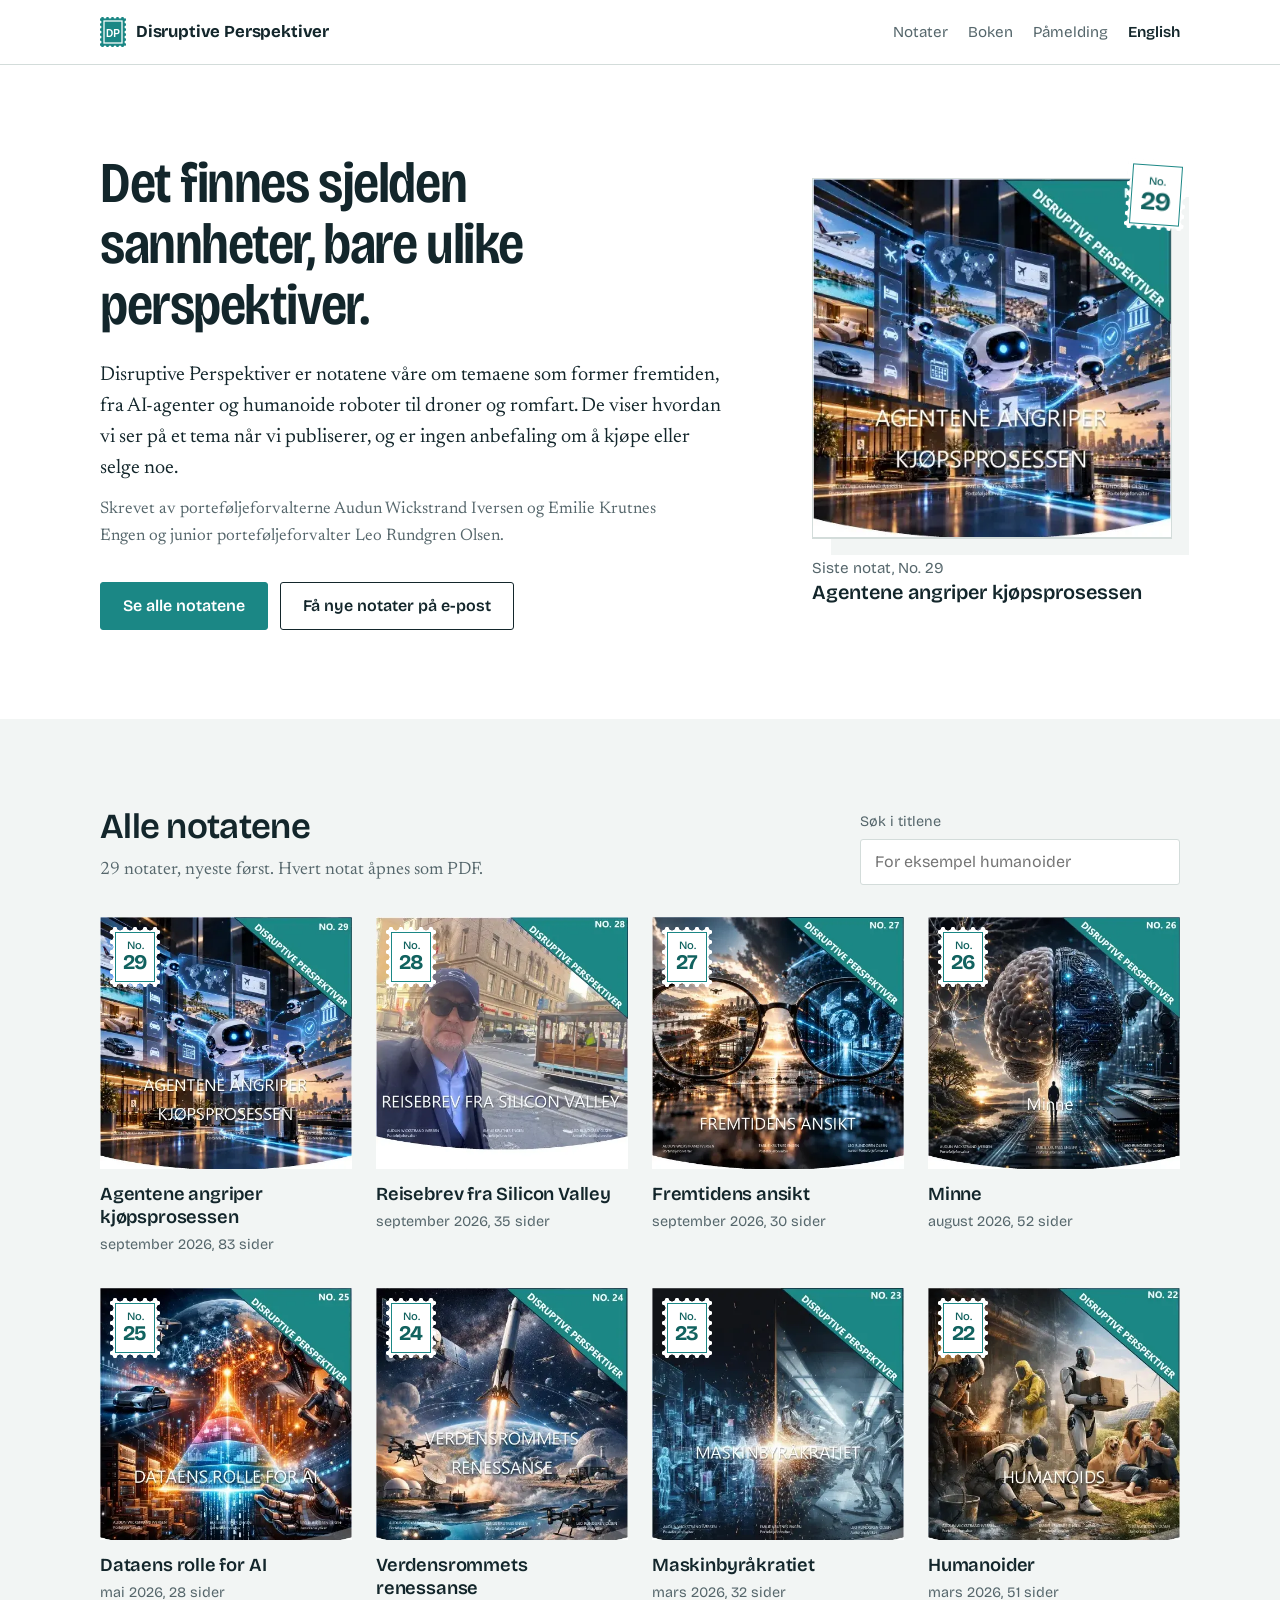
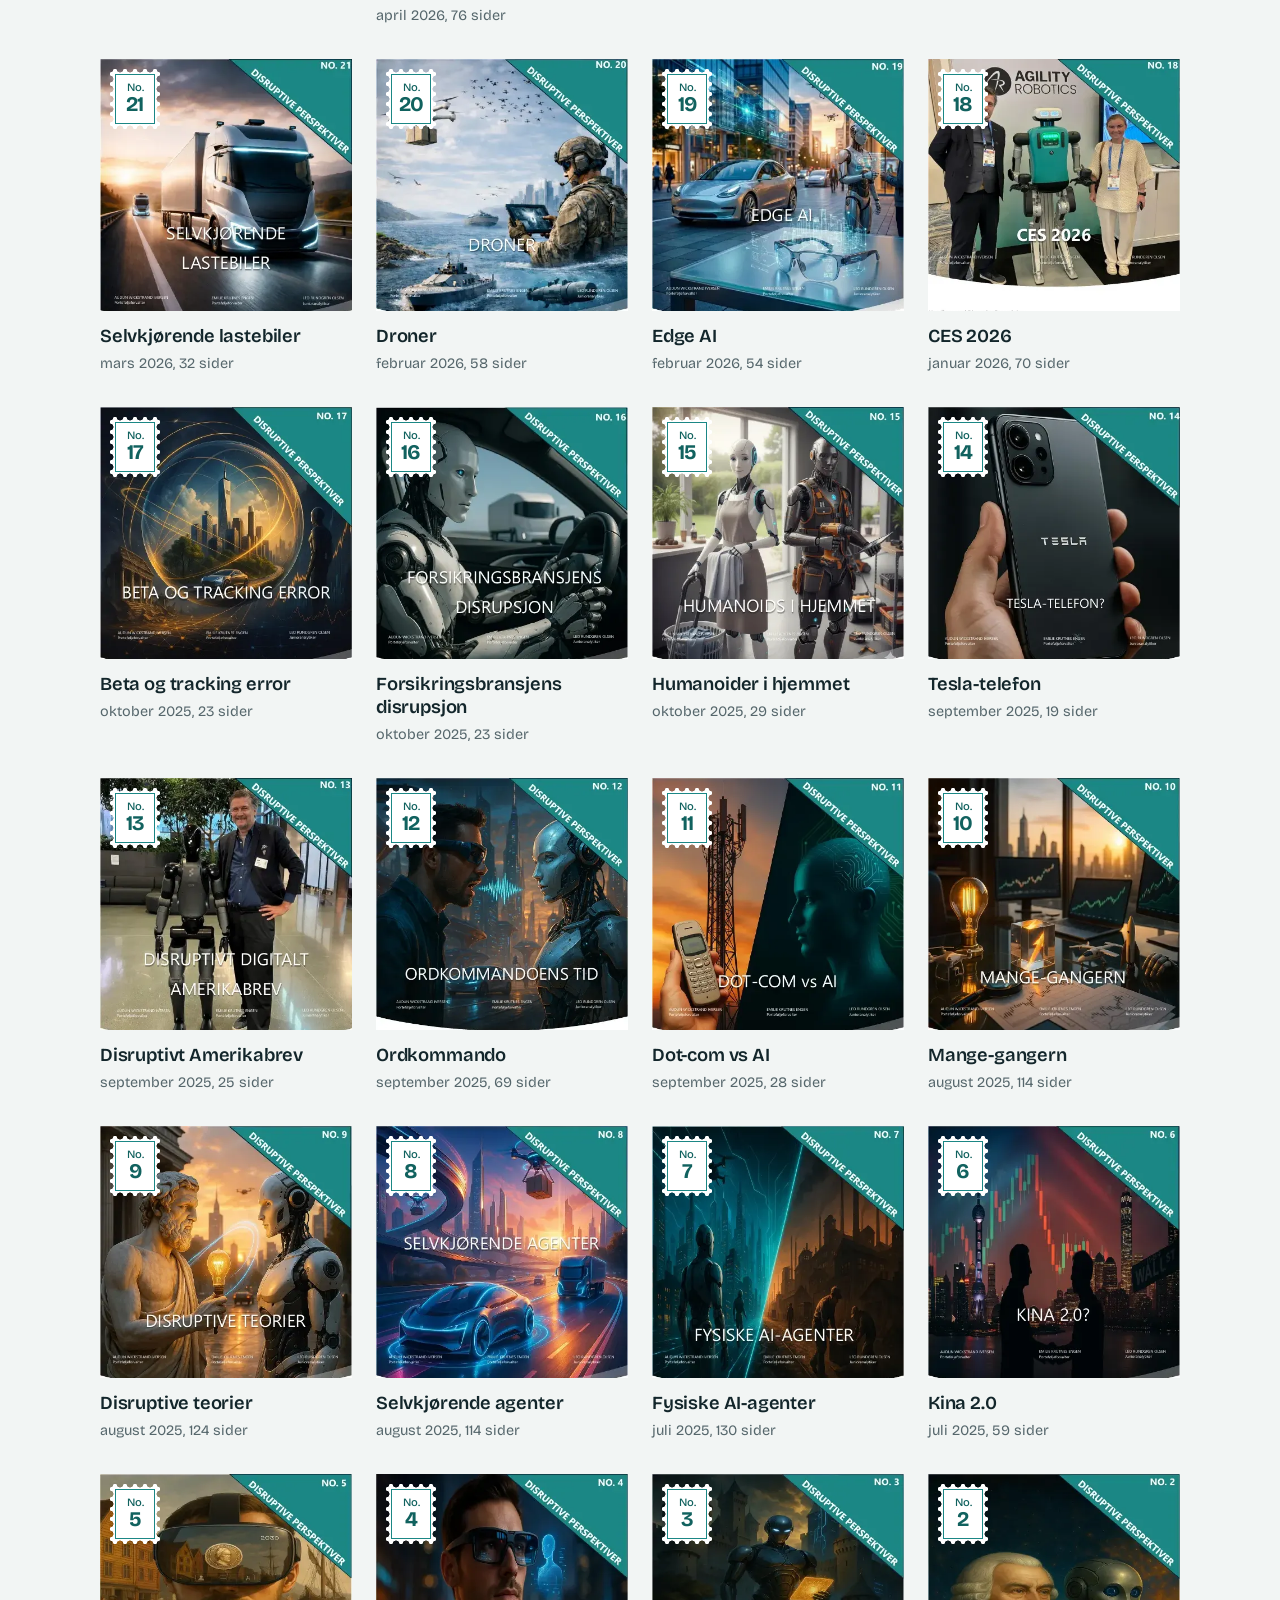
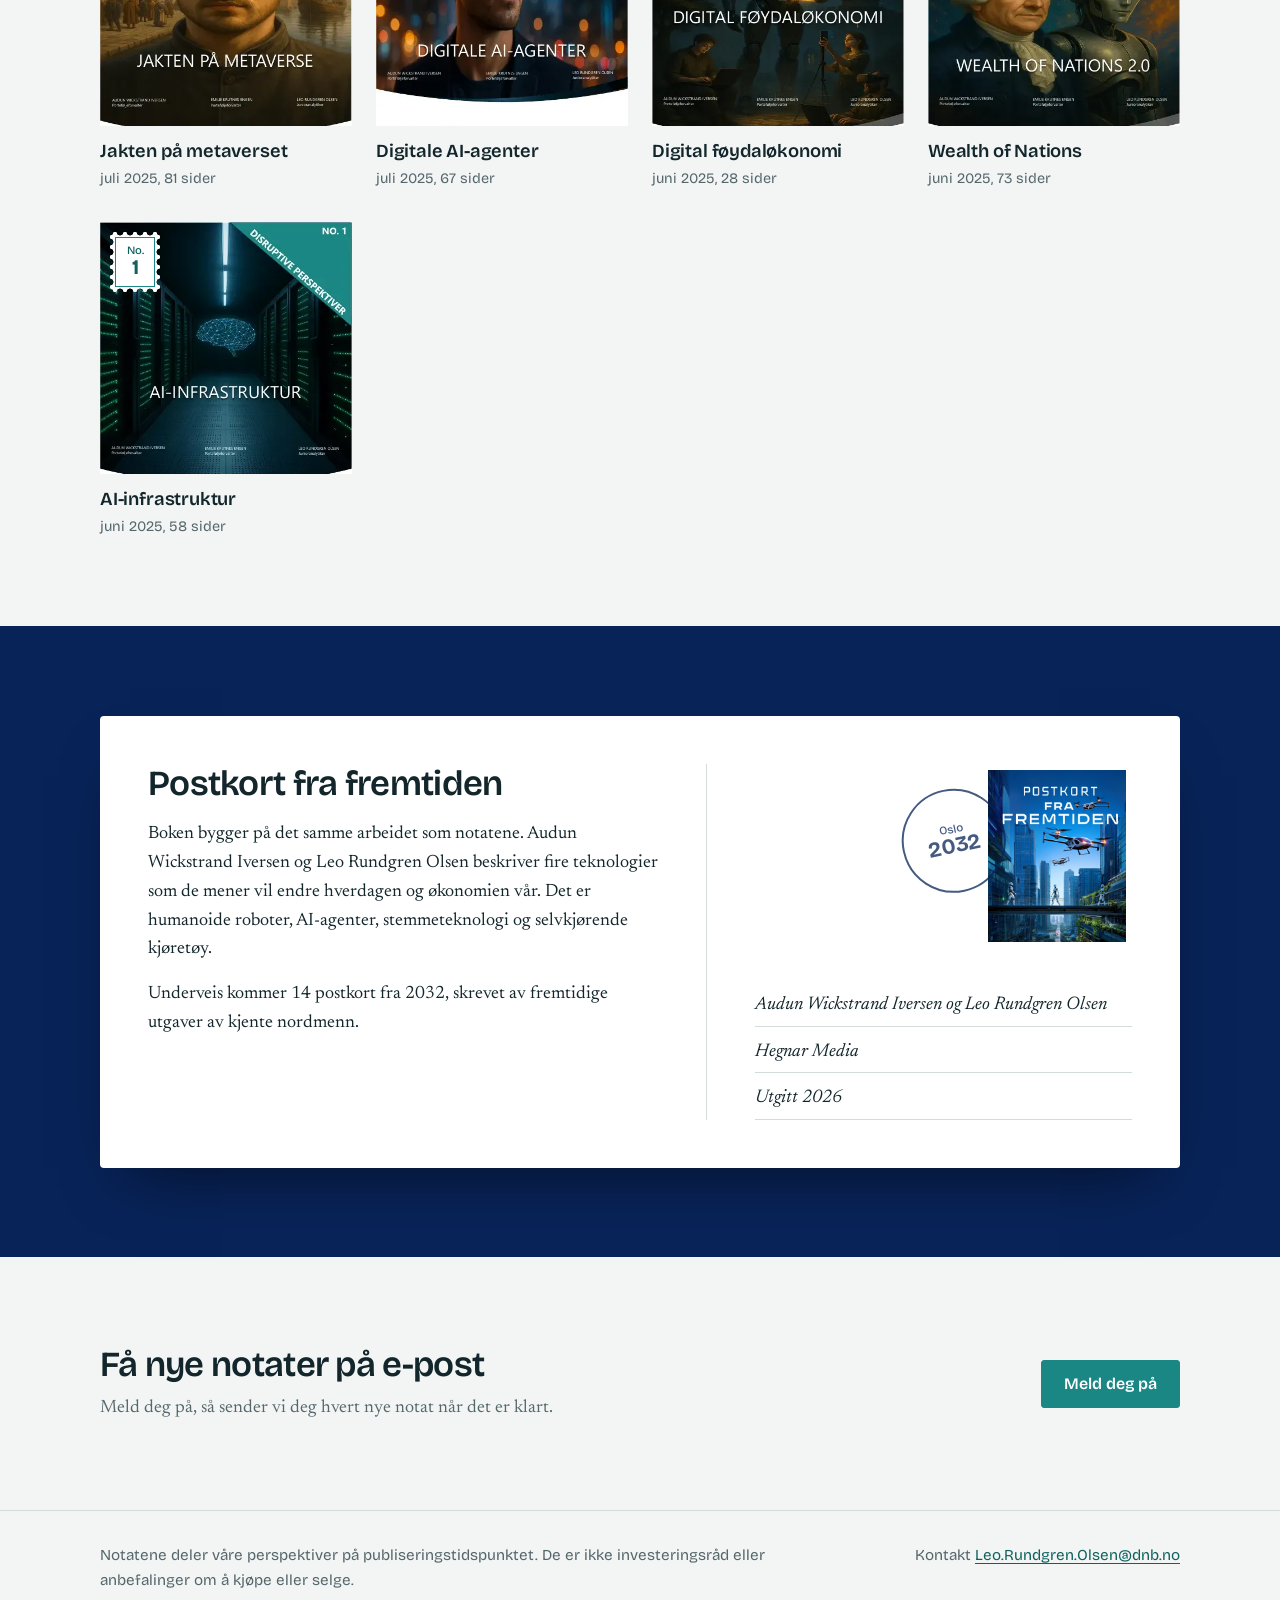
==== index.html @ b3c6c500 "Ny nettside for Disruptive Perspektiver Co-Authored-By: Claude Opus 5.5 <noreply@anthropic.com> Clau" ====
<!doctype html>
<html lang="no">
<head>
  <meta charset="utf-8">
  <meta name="viewport" content="width=device-width, initial-scale=1">
  <title>Disruptive Perspektiver | Postkort fra fremtiden</title>
  <meta name="description" content="Disruptive Perspektiver er notatserien til Audun Wickstrand Iversen, Emilie Krutnes Engen og Leo Rundgren Olsen om temaene som former fremtiden. Les alle notatene og boken Postkort fra fremtiden.">
  <link rel="canonical" href="https://postkortfrafremtiden.no/">
  <link rel="alternate" hreflang="no" href="https://postkortfrafremtiden.no/">
  <link rel="alternate" hreflang="en" href="https://postkortfrafremtiden.no/en/">
  <meta property="og:title" content="Disruptive Perspektiver">
  <meta property="og:description" content="Notater om temaene som former fremtiden, og boken Postkort fra fremtiden.">
  <meta property="og:image" content="https://postkortfrafremtiden.no/assets/postkort-fra-fremtiden.jpg">
  <meta property="og:locale" content="nb_NO">
  <link rel="icon" href="assets/favicon.svg" type="image/svg+xml">
  <link rel="preconnect" href="https://fonts.googleapis.com">
  <link rel="preconnect" href="https://fonts.gstatic.com" crossorigin>
  <link href="https://fonts.googleapis.com/css2?family=Bricolage+Grotesque:opsz,wdth,wght@12..96,75..100,400..700&family=Newsreader:ital,opsz,wght@0,6..72,400..600;1,6..72,400&display=swap" rel="stylesheet">
  <link rel="stylesheet" href="assets/site.css">
</head>
<body data-rot="">
  <a class="hopp" href="#arkiv">Hopp til notatene</a>

  <header class="topp">
    <div class="wrap">
      <a class="merke" href="./"><img src="assets/favicon.svg" alt="">Disruptive Perspektiver</a>
      <nav aria-label="Hovedmeny">
        <a href="#arkiv">Notater</a>
        <a href="#boken">Boken</a>
        <a href="#pamelding">Påmelding</a>
        <a class="sprak" href="en/" lang="en" hreflang="en">English</a>
      </nav>
    </div>
  </header>

  <main>
    <section class="aapning">
      <div class="wrap">
        <div>
          <h1>Det finnes sjelden sannheter, bare ulike perspektiver.</h1>
          <p class="ingress">Disruptive Perspektiver er notatene våre om temaene som former fremtiden, fra AI-agenter og humanoide roboter til droner og romfart. De viser hvordan vi ser på et tema når vi publiserer, og er ingen anbefaling om å kjøpe eller selge noe.</p>
          <p class="forfattere">Skrevet av porteføljeforvalterne Audun Wickstrand Iversen og Emilie Krutnes Engen og junior porteføljeforvalter Leo Rundgren Olsen.</p>
          <div class="knapper">
            <a class="knapp" href="#arkiv">Se alle notatene</a>
            <a class="knapp sekundar" href="#pamelding" data-pamelding>Få nye notater på e-post</a>
          </div>
        </div>
        <a class="siste" id="siste" href="#arkiv"></a>
      </div>
    </section>

    <section class="arkiv" id="arkiv" aria-labelledby="arkiv-tittel">
      <div class="wrap">
        <div class="arkiv-hode">
          <div>
            <h2 id="arkiv-tittel">Alle notatene</h2>
            <p><span id="antall"></span> notater, nyeste først. Hvert notat åpnes som PDF.</p>
          </div>
          <div class="sok">
            <label for="sok">Søk i titlene</label>
            <input id="sok" type="search" placeholder="For eksempel humanoider" autocomplete="off">
          </div>
        </div>
        <ol class="notater" id="notater" reversed></ol>
        <p class="tomt" id="tomt" hidden>Ingen notater har en tittel som passer. Prøv et kortere ord.</p>
        <noscript><p>Slå på JavaScript for å se notatlisten, eller åpne mappen pdf/no direkte.</p></noscript>
      </div>
    </section>

    <section class="boken" id="boken" aria-labelledby="bok-tittel">
      <div class="wrap">
        <article class="postkort">
          <div class="melding">
            <h2 id="bok-tittel">Postkort fra fremtiden</h2>
            <p>Boken bygger på det samme arbeidet som notatene. Audun Wickstrand Iversen og Leo Rundgren Olsen beskriver fire teknologier som de mener vil endre hverdagen og økonomien vår. Det er humanoide roboter, AI-agenter, stemmeteknologi og selvkjørende kjøretøy.</p>
            <p>Underveis kommer 14 postkort fra 2032, skrevet av fremtidige utgaver av kjente nordmenn.</p>
            <div class="knapper">
              <a class="knapp" href="#" data-bok-kjop>Kjøp boken</a>
            </div>
          </div>
          <div class="skille" aria-hidden="true"></div>
          <div class="adresse">
            <div class="hjorne">
              <div class="stempel" aria-hidden="true"><small>Oslo</small><b>2032</b></div>
              <div class="omslag-merke"><img src="assets/postkort-fra-fremtiden.jpg" alt="Bokomslaget til Postkort fra fremtiden" width="832" height="1040" loading="lazy"></div>
            </div>
            <ul class="linjer">
              <li>Audun Wickstrand Iversen og Leo Rundgren Olsen</li>
              <li>Hegnar Media</li>
              <li>Utgitt 2026</li>
            </ul>
          </div>
        </article>
      </div>
    </section>

    <section class="pamelding" id="pamelding" aria-labelledby="pamelding-tittel">
      <div class="wrap">
        <div>
          <h2 id="pamelding-tittel">Få nye notater på e-post</h2>
          <p>Meld deg på, så sender vi deg hvert nye notat når det er klart.</p>
        </div>
        <a class="knapp" href="#" data-pamelding>Meld deg på</a>
      </div>
    </section>
  </main>

  <footer class="bunn">
    <div class="wrap">
      <p>Notatene deler våre perspektiver på publiseringstidspunktet. De er ikke investeringsråd eller anbefalinger om å kjøpe eller selge.</p>
      <p>Kontakt <a href="#" data-epost></a></p>
    </div>
  </footer>

  <script src="data/innstillinger.js"></script>
  <script src="data/notater.js"></script>
  <script src="assets/site.js"></script>
</body>
</html>
---- assets/site.css ----
/* Disruptive Perspektiver
   Farger hentet fra notatforsidene (petrol) og bokomslaget (natteblå). */

:root {
  --papir: #ffffff;
  --flate: #f2f5f4;
  --blekk: #13262b;
  --demp: #56676c;
  --linje: #d3dcda;
  --petrol: #1b8785;      /* fra forsidebåndet, til flater */
  --petrol-tekst: #11625f; /* mørkere variant som holder kontrast i tekst */
  --natt: #082358;        /* fra bokomslaget */
  --natt-lys: #c9d6ee;

  --sans: "Bricolage Grotesque", system-ui, sans-serif;
  --serif: "Newsreader", Georgia, serif;

  --bredde: 1160px;
  --kant: clamp(16px, 4vw, 40px);
}

* { box-sizing: border-box; }
html { -webkit-text-size-adjust: 100%; }
body {
  margin: 0;
  background: var(--flate);
  color: var(--blekk);
  font-family: var(--serif);
  font-size: 1.125rem;
  line-height: 1.6;
}
img { max-width: 100%; height: auto; display: block; }
a { color: var(--petrol-tekst); text-underline-offset: 0.18em; }
a:hover { color: var(--blekk); }
:focus-visible { outline: 3px solid var(--petrol); outline-offset: 3px; border-radius: 2px; }

.wrap { max-width: var(--bredde); margin: 0 auto; padding: 0 var(--kant); }
.visually-hidden {
  position: absolute; width: 1px; height: 1px; overflow: hidden;
  clip: rect(0 0 0 0); white-space: nowrap;
}
.hopp { position: absolute; left: -9999px; }
.hopp:focus { left: 16px; top: 16px; background: var(--papir); padding: 8px 12px; z-index: 10; }

/* Toppfelt */
.topp {
  background: var(--papir);
  border-bottom: 1px solid var(--linje);
}
.topp .wrap {
  display: flex; align-items: center; justify-content: space-between;
  gap: 16px; min-height: 64px; flex-wrap: wrap;
}
.merke {
  font-family: var(--sans); font-weight: 700; font-size: 1.05rem;
  color: var(--blekk); text-decoration: none; letter-spacing: -0.01em;
  display: flex; align-items: center; gap: 10px;
}
.merke img { width: 26px; height: 30px; }
.topp nav { display: flex; gap: 4px 20px; flex-wrap: wrap; font-family: var(--sans); font-size: 0.95rem; }
.topp nav a { color: var(--demp); text-decoration: none; padding: 6px 0; }
.topp nav a:hover { color: var(--blekk); }
.topp nav .sprak { color: var(--blekk); font-weight: 600; }

/* Åpning */
.aapning { background: var(--papir); padding: clamp(40px, 7vw, 88px) 0 clamp(48px, 7vw, 96px); }
.aapning .wrap {
  display: grid; grid-template-columns: minmax(0, 1.25fr) minmax(0, 0.75fr);
  gap: clamp(32px, 6vw, 80px); align-items: center;
}
.aapning h1 {
  font-family: var(--sans); font-weight: 600;
  font-size: clamp(2.1rem, 4.6vw, 3.6rem); line-height: 1.06;
  letter-spacing: -0.025em; margin: 0 0 24px; max-width: 18ch;
  font-variation-settings: "wdth" 85;
}
.aapning .ingress { font-size: 1.25rem; line-height: 1.55; max-width: 36em; margin: 0 0 12px; }
.aapning .forfattere { color: var(--demp); font-size: 1.05rem; max-width: 36em; margin: 0 0 32px; }
.knapper { display: flex; flex-wrap: wrap; gap: 12px; }
.knapp {
  font-family: var(--sans); font-weight: 600; font-size: 1rem;
  display: inline-flex; align-items: center; min-height: 48px;
  padding: 0 22px; border-radius: 3px; text-decoration: none;
  background: var(--petrol); color: #fff; border: 1px solid var(--petrol);
}
.knapp:hover { background: var(--petrol-tekst); border-color: var(--petrol-tekst); color: #fff; }
.knapp.sekundar { background: transparent; color: var(--blekk); border-color: var(--blekk); }
.knapp.sekundar:hover { background: var(--blekk); color: #fff; }

/* Siste notat i åpningen */
.siste { position: relative; text-decoration: none; color: inherit; display: block; justify-self: center; width: min(100%, 360px); }
.siste figure { margin: 0; }
.siste img {
  width: 100%; aspect-ratio: 1 / 1; object-fit: cover; object-position: top;
  border: 1px solid var(--linje);
  box-shadow: 0 1px 0 var(--linje), 18px 18px 0 -1px var(--flate);
}
.siste figcaption { font-family: var(--sans); margin-top: 18px; }
.siste .hva { color: var(--demp); font-size: 0.95rem; display: block; }
.siste .navn { font-weight: 600; font-size: 1.25rem; line-height: 1.25; display: block; }
.siste:hover .navn { text-decoration: underline; text-underline-offset: 0.18em; }
.siste .frimerke { position: absolute; top: -18px; right: -14px; transform: rotate(4deg); }

/* Frimerket med notatnummer. Takkene lages med en maske. */
.frimerke {
  --hull: 3.2px;
  width: 60px; height: 70px; padding: 5px;
  background: var(--papir);
  -webkit-mask:
    linear-gradient(#000 0 0) content-box,
    radial-gradient(circle, #0000 var(--hull), #000 calc(var(--hull) + 0.6px)) -5px -5px / 10px 10px;
  mask:
    linear-gradient(#000 0 0) content-box,
    radial-gradient(circle, #0000 var(--hull), #000 calc(var(--hull) + 0.6px)) -5px -5px / 10px 10px;
  filter: drop-shadow(0 1px 1px rgba(19, 38, 43, 0.25));
  font-family: var(--sans);
}
.frimerke span {
  display: flex; flex-direction: column; align-items: center; justify-content: center;
  height: 100%; border: 1.5px solid var(--petrol); color: var(--petrol-tekst);
  line-height: 1;
}
.frimerke small { font-size: 0.7rem; font-weight: 500; }
.frimerke b { font-size: 1.6rem; font-weight: 700; letter-spacing: -0.03em; margin-top: 2px; }

/* Arkiv */
.arkiv { padding: clamp(48px, 7vw, 88px) 0; }
.arkiv-hode {
  display: flex; justify-content: space-between; align-items: end;
  gap: 16px 32px; flex-wrap: wrap; margin-bottom: 32px;
}
h2 {
  font-family: var(--sans); font-weight: 600; letter-spacing: -0.02em;
  font-size: clamp(1.6rem, 3vw, 2.2rem); line-height: 1.15; margin: 0 0 8px;
}
.arkiv-hode p { margin: 0; color: var(--demp); }
.sok { font-family: var(--sans); display: flex; flex-direction: column; gap: 6px; width: min(100%, 320px); }
.sok label { font-size: 0.9rem; color: var(--demp); }
.sok input {
  font: inherit; font-size: 1rem; padding: 0 14px; min-height: 46px;
  border: 1px solid var(--linje); border-radius: 3px; background: var(--papir); color: var(--blekk);
}
.sok input:focus-visible { outline-offset: 0; }

.notater {
  list-style: none; margin: 0; padding: 0;
  display: grid; grid-template-columns: repeat(auto-fill, minmax(220px, 1fr));
  gap: 32px 24px;
}
.notat a { display: block; text-decoration: none; color: inherit; position: relative; }
.notat .bilde {
  aspect-ratio: 1 / 1; overflow: hidden; background: var(--petrol);
}
.notat img { width: 100%; height: 100%; object-fit: cover; object-position: top; }
.notat .frimerke { position: absolute; top: 10px; left: 10px; width: 50px; height: 60px; }
.notat .frimerke b { font-size: 1.3rem; }
.notat h3 {
  font-family: var(--sans); font-weight: 600; font-size: 1.15rem; line-height: 1.25;
  margin: 14px 0 4px; letter-spacing: -0.01em;
}
.notat a:hover h3 { text-decoration: underline; text-underline-offset: 0.18em; }
.notat .meta { font-family: var(--sans); font-size: 0.9rem; color: var(--demp); margin: 0; }
.notat .meta .merknad { display: block; }
.tomt { font-family: var(--sans); color: var(--demp); padding: 24px 0; }

/* Boken, satt opp som baksiden av et postkort */
.boken { background: var(--natt); color: #fff; padding: clamp(48px, 7vw, 96px) 0; }
.postkort {
  background: var(--papir); color: var(--blekk);
  display: grid; grid-template-columns: minmax(0, 1.15fr) 1px minmax(0, 0.85fr);
  gap: clamp(24px, 4vw, 48px);
  padding: clamp(24px, 4vw, 48px);
  border-radius: 4px;
  box-shadow: 0 30px 60px -30px rgba(0, 0, 0, 0.6);
}
.postkort .skille { background: var(--linje); }
.postkort h2 { margin-bottom: 16px; }
.postkort .melding p { margin: 0 0 16px; max-width: 34em; }
.postkort .melding p:last-of-type { margin-bottom: 28px; }
.postkort .adresse { display: flex; flex-direction: column; }
.postkort .hjorne { display: flex; justify-content: flex-end; align-items: flex-start; gap: 4px; margin-bottom: 32px; }
.stempel {
  width: 104px; height: 104px; border-radius: 50%;
  border: 2px solid var(--natt); color: var(--natt);
  display: flex; flex-direction: column; align-items: center; justify-content: center;
  font-family: var(--sans); font-weight: 600; line-height: 1.1; text-align: center;
  transform: rotate(-12deg) translate(22px, 30px); opacity: 0.75; z-index: 1;
}
.stempel small { font-size: 0.72rem; font-weight: 500; }
.stempel b { font-size: 1.35rem; }
.omslag-merke {
  width: 150px; padding: 6px; background: var(--papir);
  -webkit-mask:
    linear-gradient(#000 0 0) content-box,
    radial-gradient(circle, #0000 3.2px, #000 3.8px) -5px -5px / 10px 10px;
  mask:
    linear-gradient(#000 0 0) content-box,
    radial-gradient(circle, #0000 3.2px, #000 3.8px) -5px -5px / 10px 10px;
  filter: drop-shadow(0 1px 2px rgba(0, 0, 0, 0.3));
}
.omslag-merke img { aspect-ratio: 832 / 1040; object-fit: cover; }
.linjer { margin: auto 0 0; padding: 0; list-style: none; font-family: var(--serif); font-style: italic; font-size: 1.15rem; }
.linjer li { border-bottom: 1px solid var(--linje); padding: 10px 0 6px; }

/* Påmelding */
.pamelding { padding: clamp(48px, 7vw, 88px) 0; }
.pamelding .wrap {
  display: grid; grid-template-columns: minmax(0, 1fr) auto; gap: 24px 48px; align-items: center;
}
.pamelding p { margin: 0; color: var(--demp); max-width: 38em; }

/* Bunn */
.bunn { border-top: 1px solid var(--linje); padding: 32px 0 48px; font-family: var(--sans); font-size: 0.95rem; color: var(--demp); }
.bunn .wrap { display: flex; flex-wrap: wrap; justify-content: space-between; gap: 12px 32px; }
.bunn p { margin: 0; max-width: 46em; }

/* 404 */
.feil { min-height: 60vh; display: flex; align-items: center; padding: 64px 0; }
.feil p { max-width: 36em; }

@media (max-width: 820px) {
  .aapning .wrap { grid-template-columns: 1fr; }
  .siste { justify-self: start; width: min(100%, 300px); margin-top: 8px; }
  .postkort { grid-template-columns: 1fr; }
  .postkort .skille { height: 1px; }
  .postkort .adresse { order: -1; }
  .postkort .hjorne { margin-bottom: 8px; }
  .pamelding .wrap { grid-template-columns: 1fr; }
}
@media (max-width: 480px) {
  .notater { grid-template-columns: 1fr 1fr; gap: 24px 14px; }
  .notat .frimerke { width: 40px; height: 50px; top: 6px; left: 6px; }
  .notat .frimerke small { font-size: 0.6rem; }
  .notat .frimerke b { font-size: 1.05rem; }
  .notat h3 { font-size: 1rem; }
  .siste .frimerke { right: -6px; }
}
@media (prefers-reduced-motion: reduce) { * { scroll-behavior: auto !important; } }
[hidden] { display: none !important; }
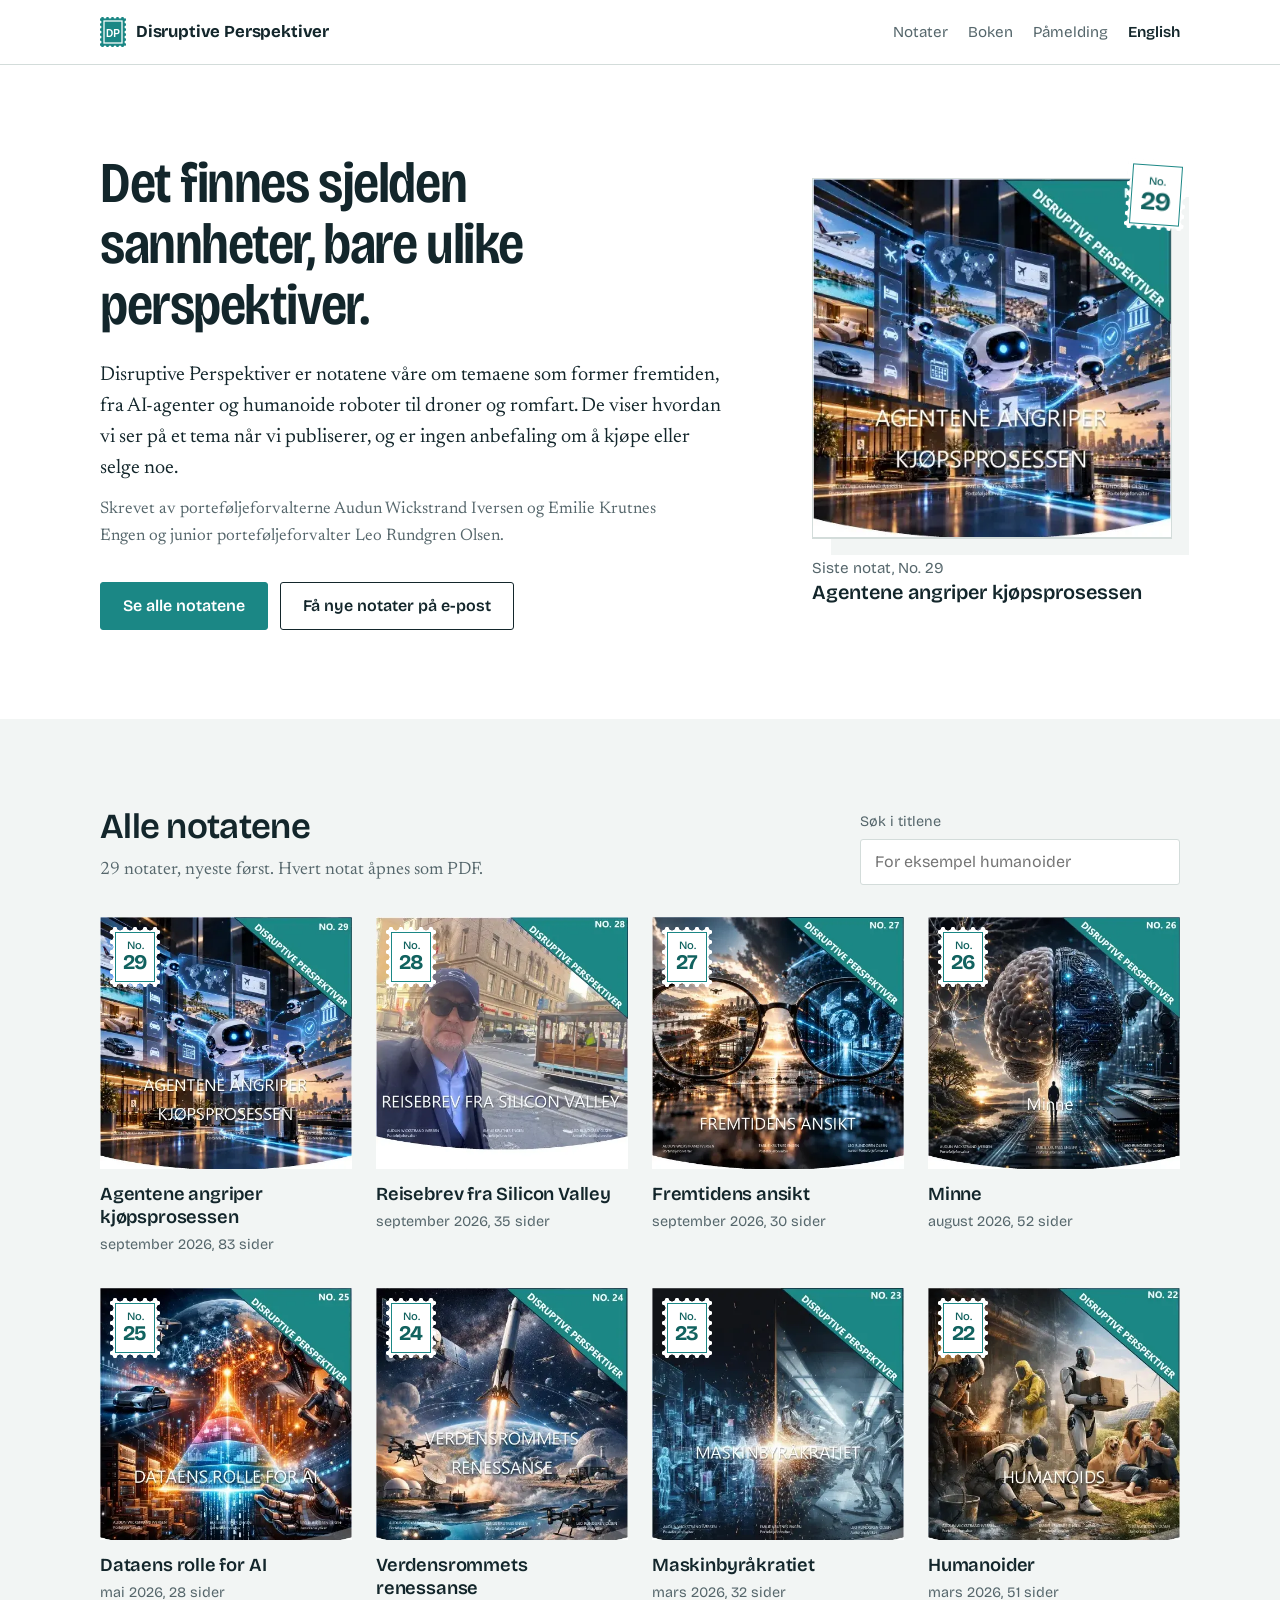
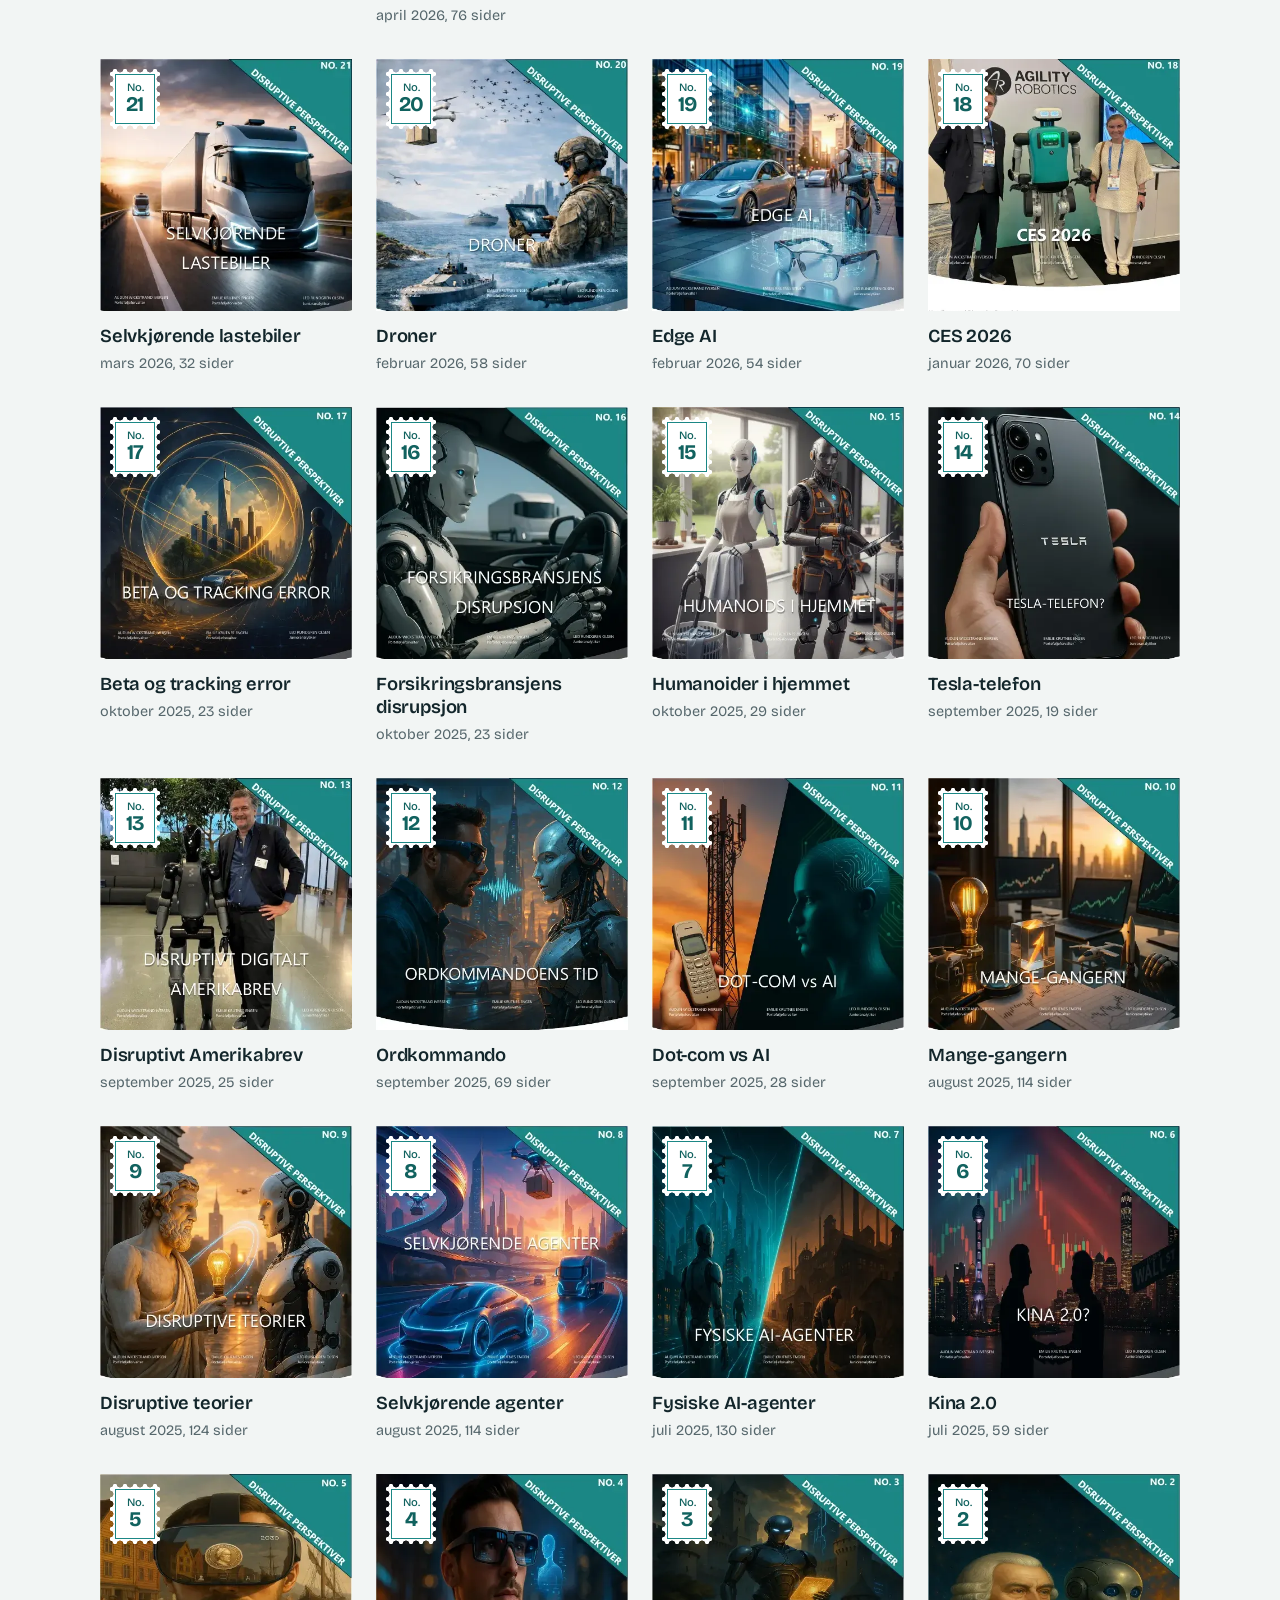
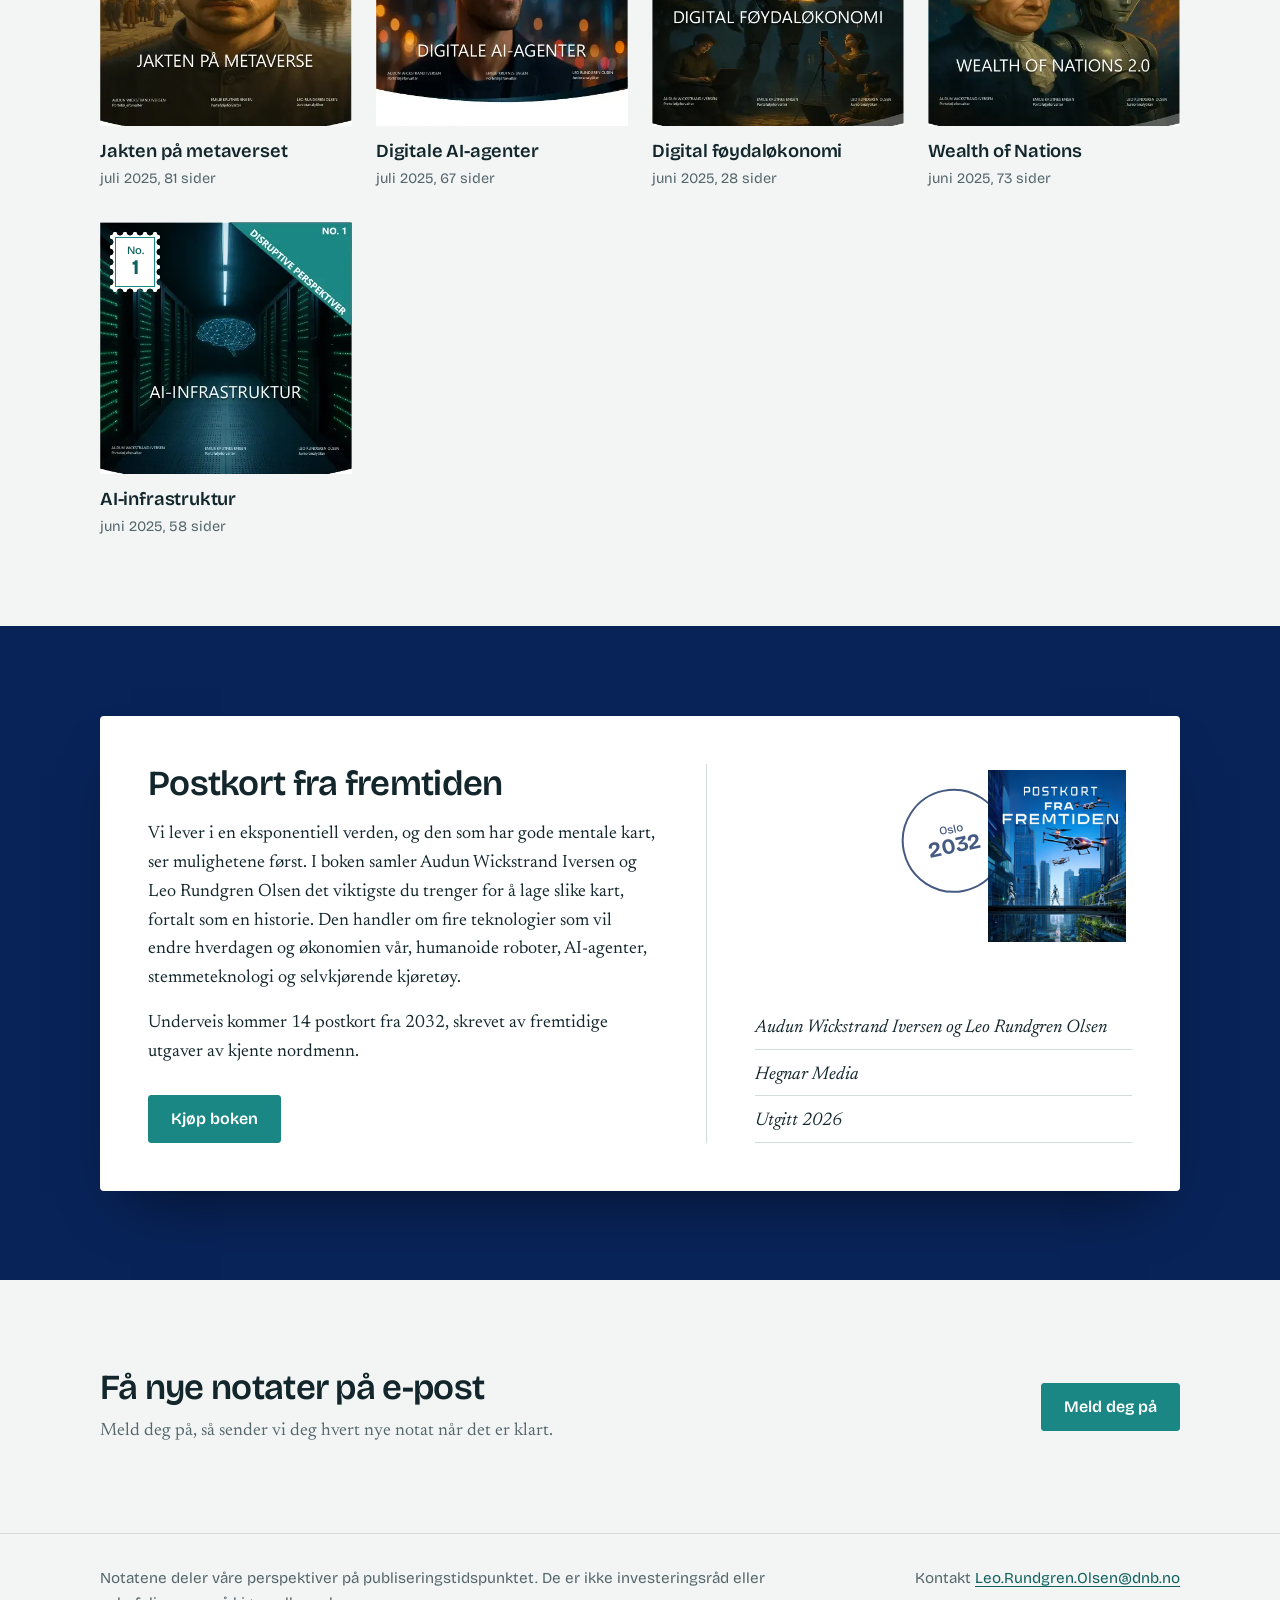
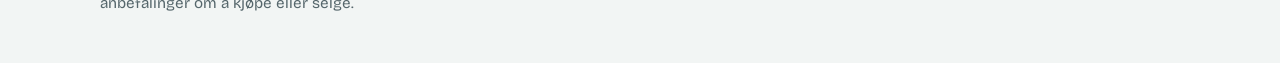
==== commit cf57d43a: "Ny boktekst og kjøpslenke til Norli Co-Authored-By: Claude Opus 5.5 <noreply@anthropic.com> Claude-S" ====
--- a/index.html
+++ b/index.html
@@ -72,7 +72,7 @@
         <article class="postkort">
           <div class="melding">
             <h2 id="bok-tittel">Postkort fra fremtiden</h2>
-            <p>Boken bygger på det samme arbeidet som notatene. Audun Wickstrand Iversen og Leo Rundgren Olsen beskriver fire teknologier som de mener vil endre hverdagen og økonomien vår. Det er humanoide roboter, AI-agenter, stemmeteknologi og selvkjørende kjøretøy.</p>
+            <p>Vi lever i en eksponentiell verden, og den som har gode mentale kart, ser mulighetene først. I boken samler Audun Wickstrand Iversen og Leo Rundgren Olsen det viktigste du trenger for å lage slike kart, fortalt som en historie. Den handler om fire teknologier som vil endre hverdagen og økonomien vår, humanoide roboter, AI-agenter, stemmeteknologi og selvkjørende kjøretøy.</p>
             <p>Underveis kommer 14 postkort fra 2032, skrevet av fremtidige utgaver av kjente nordmenn.</p>
             <div class="knapper">
               <a class="knapp" href="#" data-bok-kjop>Kjøp boken</a>
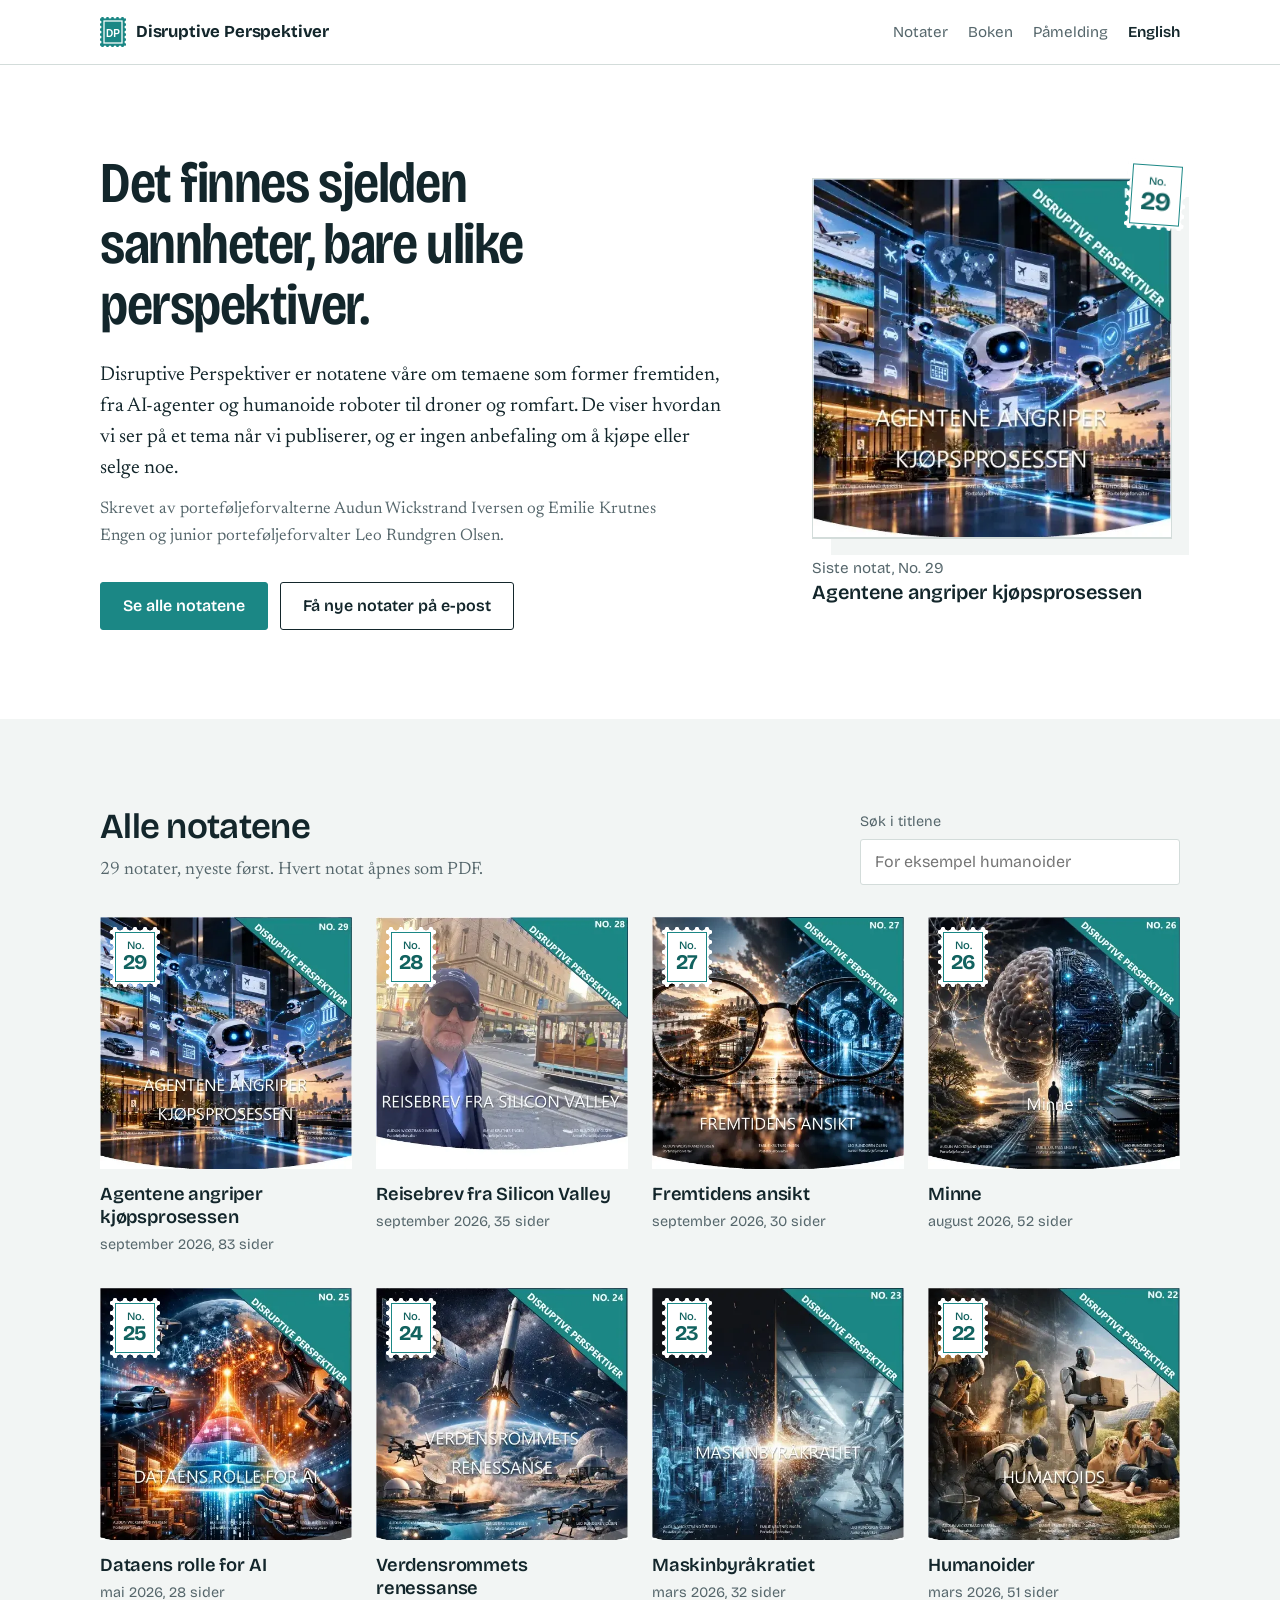
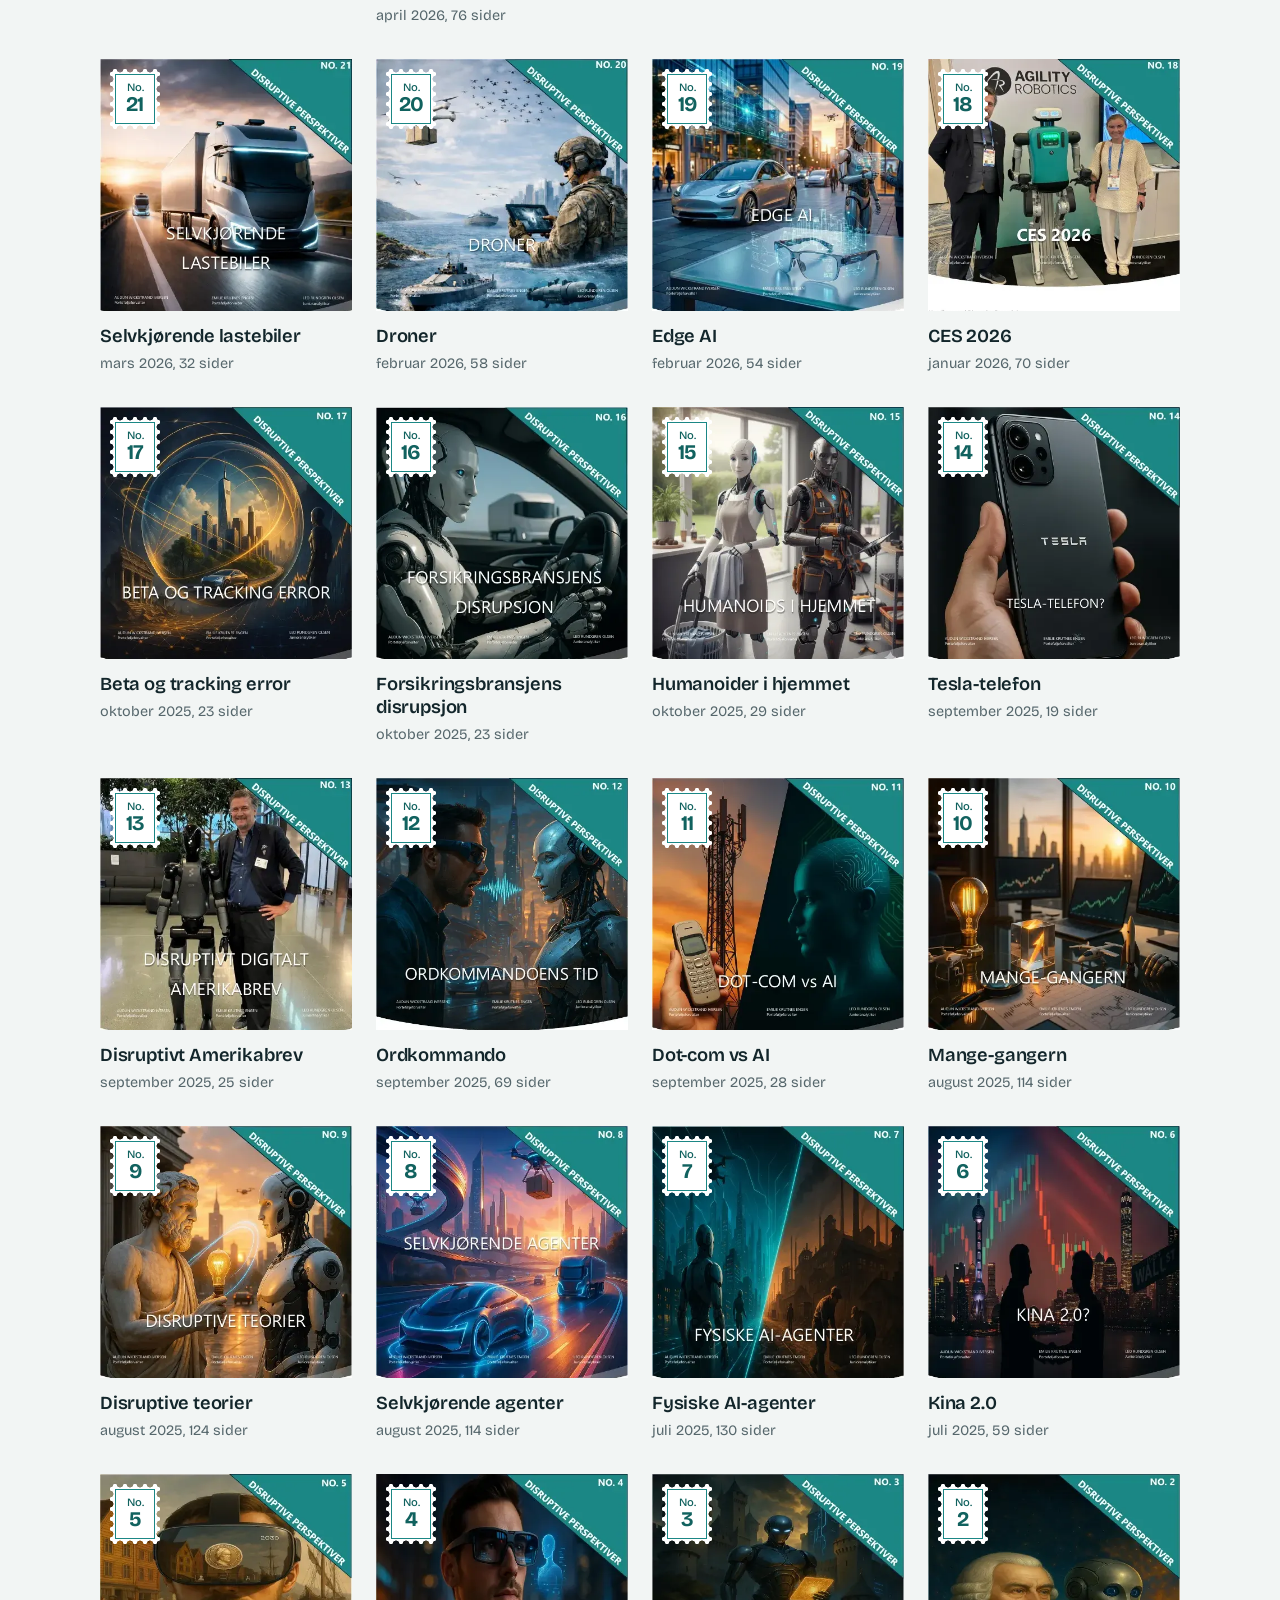
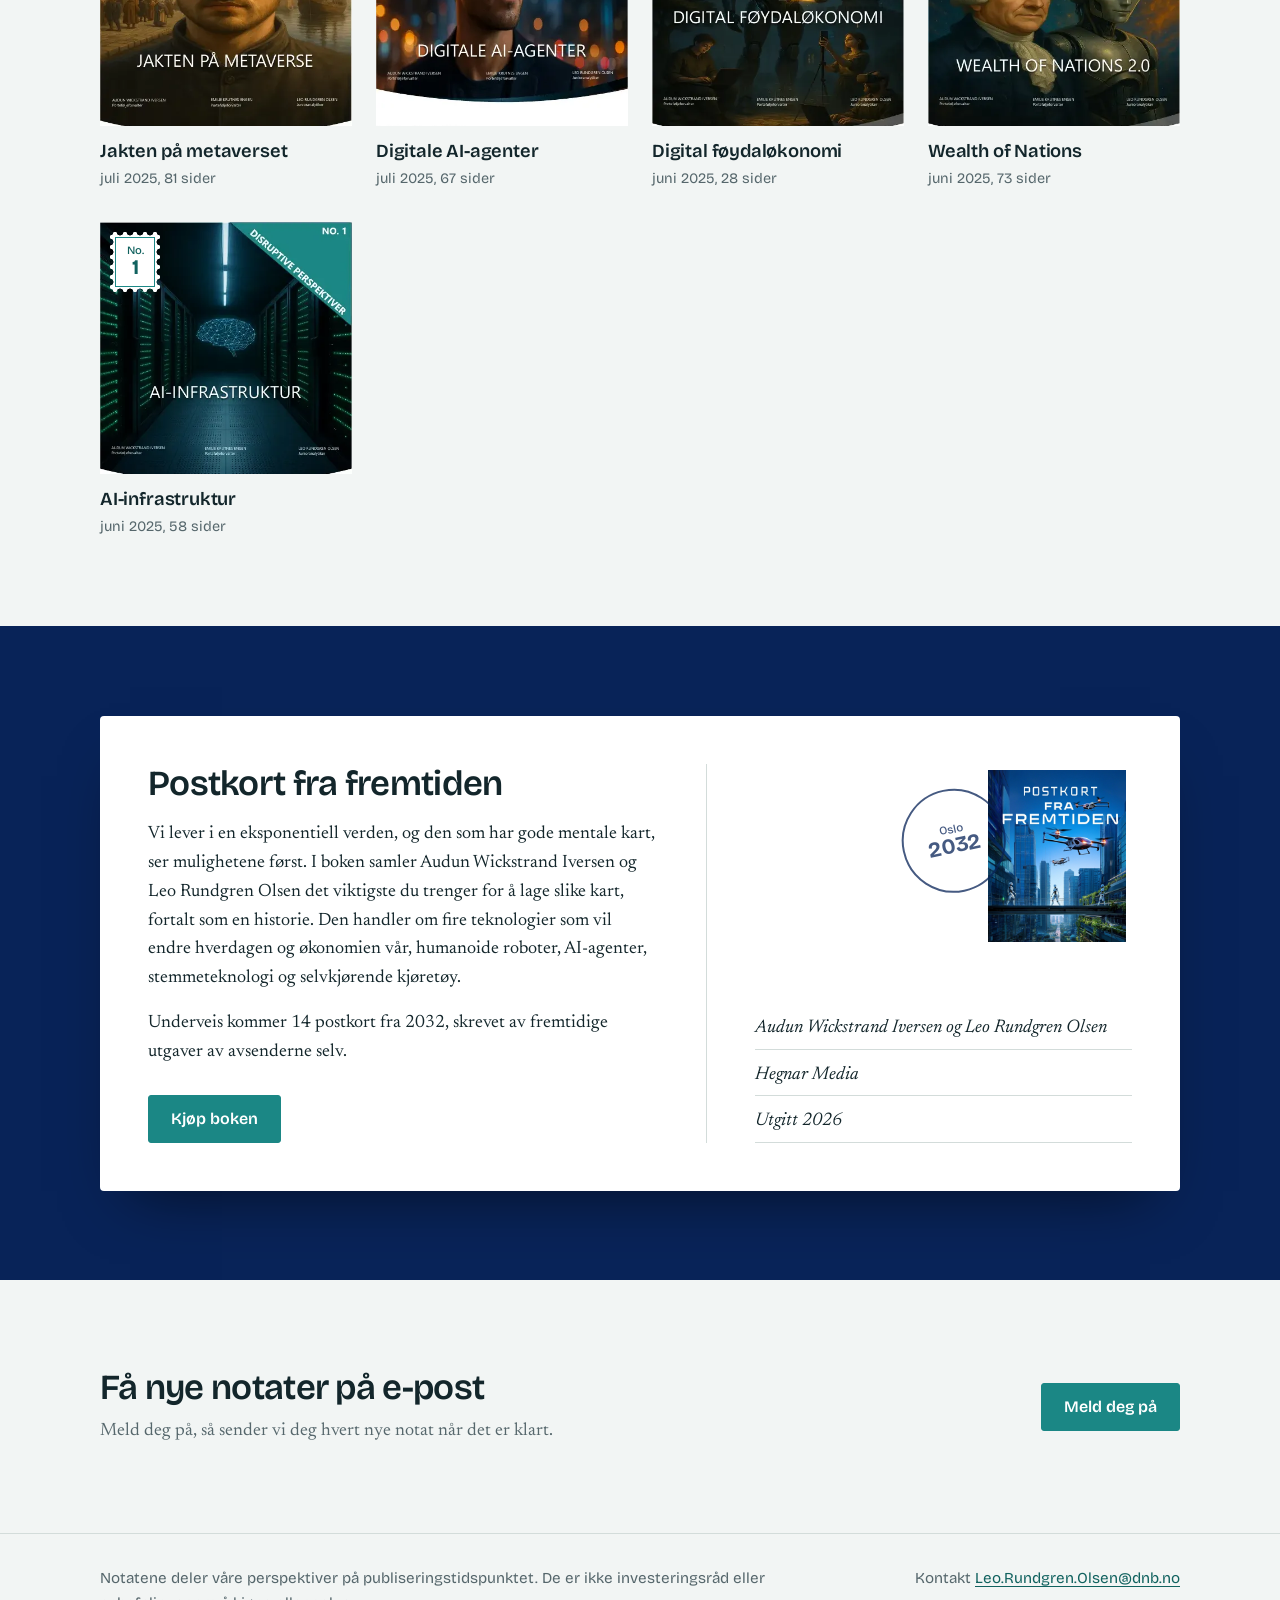
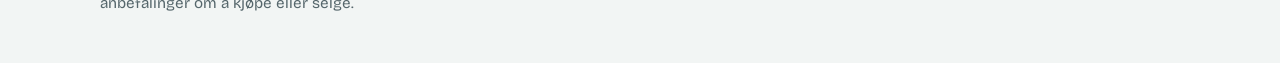
==== commit 0b839a14: "Rett beskrivelsen av postkortene i boken Co-Authored-By: Claude Opus 5.5 <noreply@anthropic.com> Cla" ====
--- a/index.html
+++ b/index.html
@@ -73,7 +73,7 @@
           <div class="melding">
             <h2 id="bok-tittel">Postkort fra fremtiden</h2>
             <p>Vi lever i en eksponentiell verden, og den som har gode mentale kart, ser mulighetene først. I boken samler Audun Wickstrand Iversen og Leo Rundgren Olsen det viktigste du trenger for å lage slike kart, fortalt som en historie. Den handler om fire teknologier som vil endre hverdagen og økonomien vår, humanoide roboter, AI-agenter, stemmeteknologi og selvkjørende kjøretøy.</p>
-            <p>Underveis kommer 14 postkort fra 2032, skrevet av fremtidige utgaver av kjente nordmenn.</p>
+            <p>Underveis kommer 14 postkort fra 2032, skrevet av fremtidige utgaver av avsenderne selv.</p>
             <div class="knapper">
               <a class="knapp" href="#" data-bok-kjop>Kjøp boken</a>
             </div>
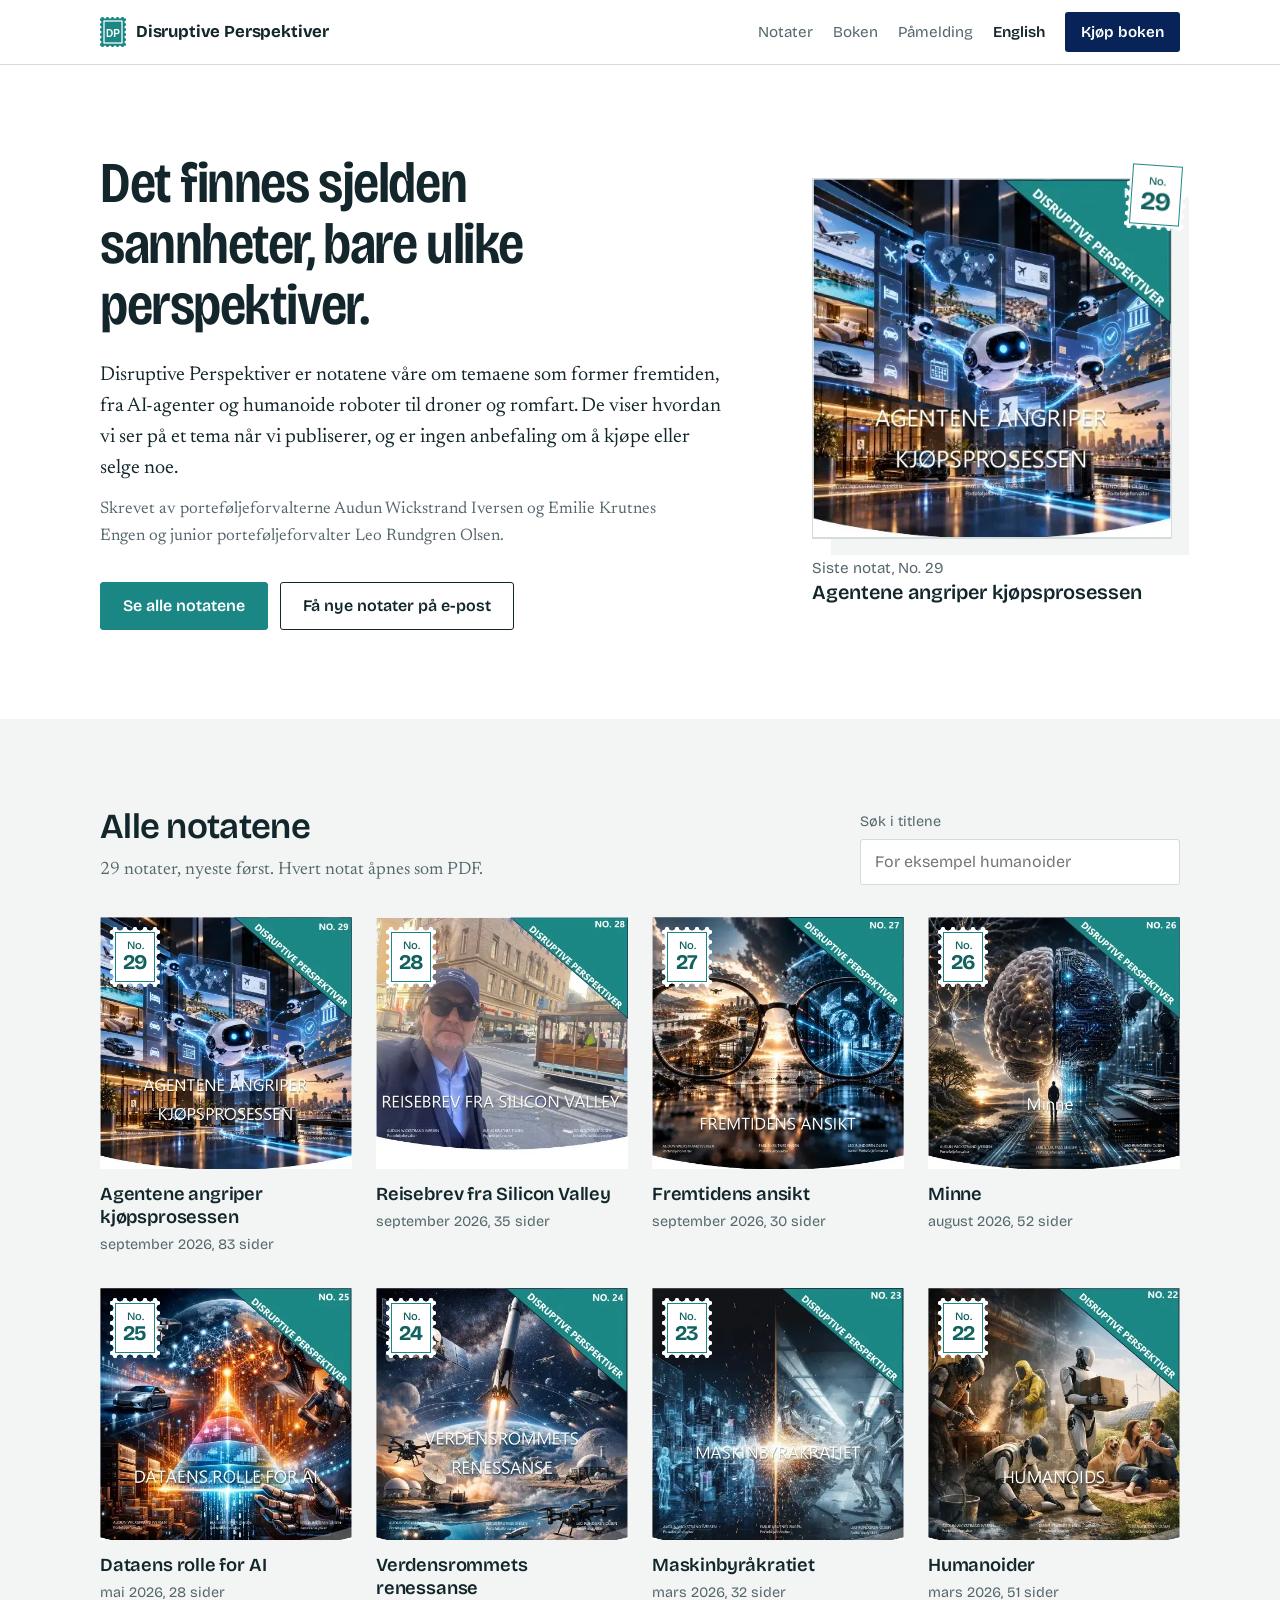
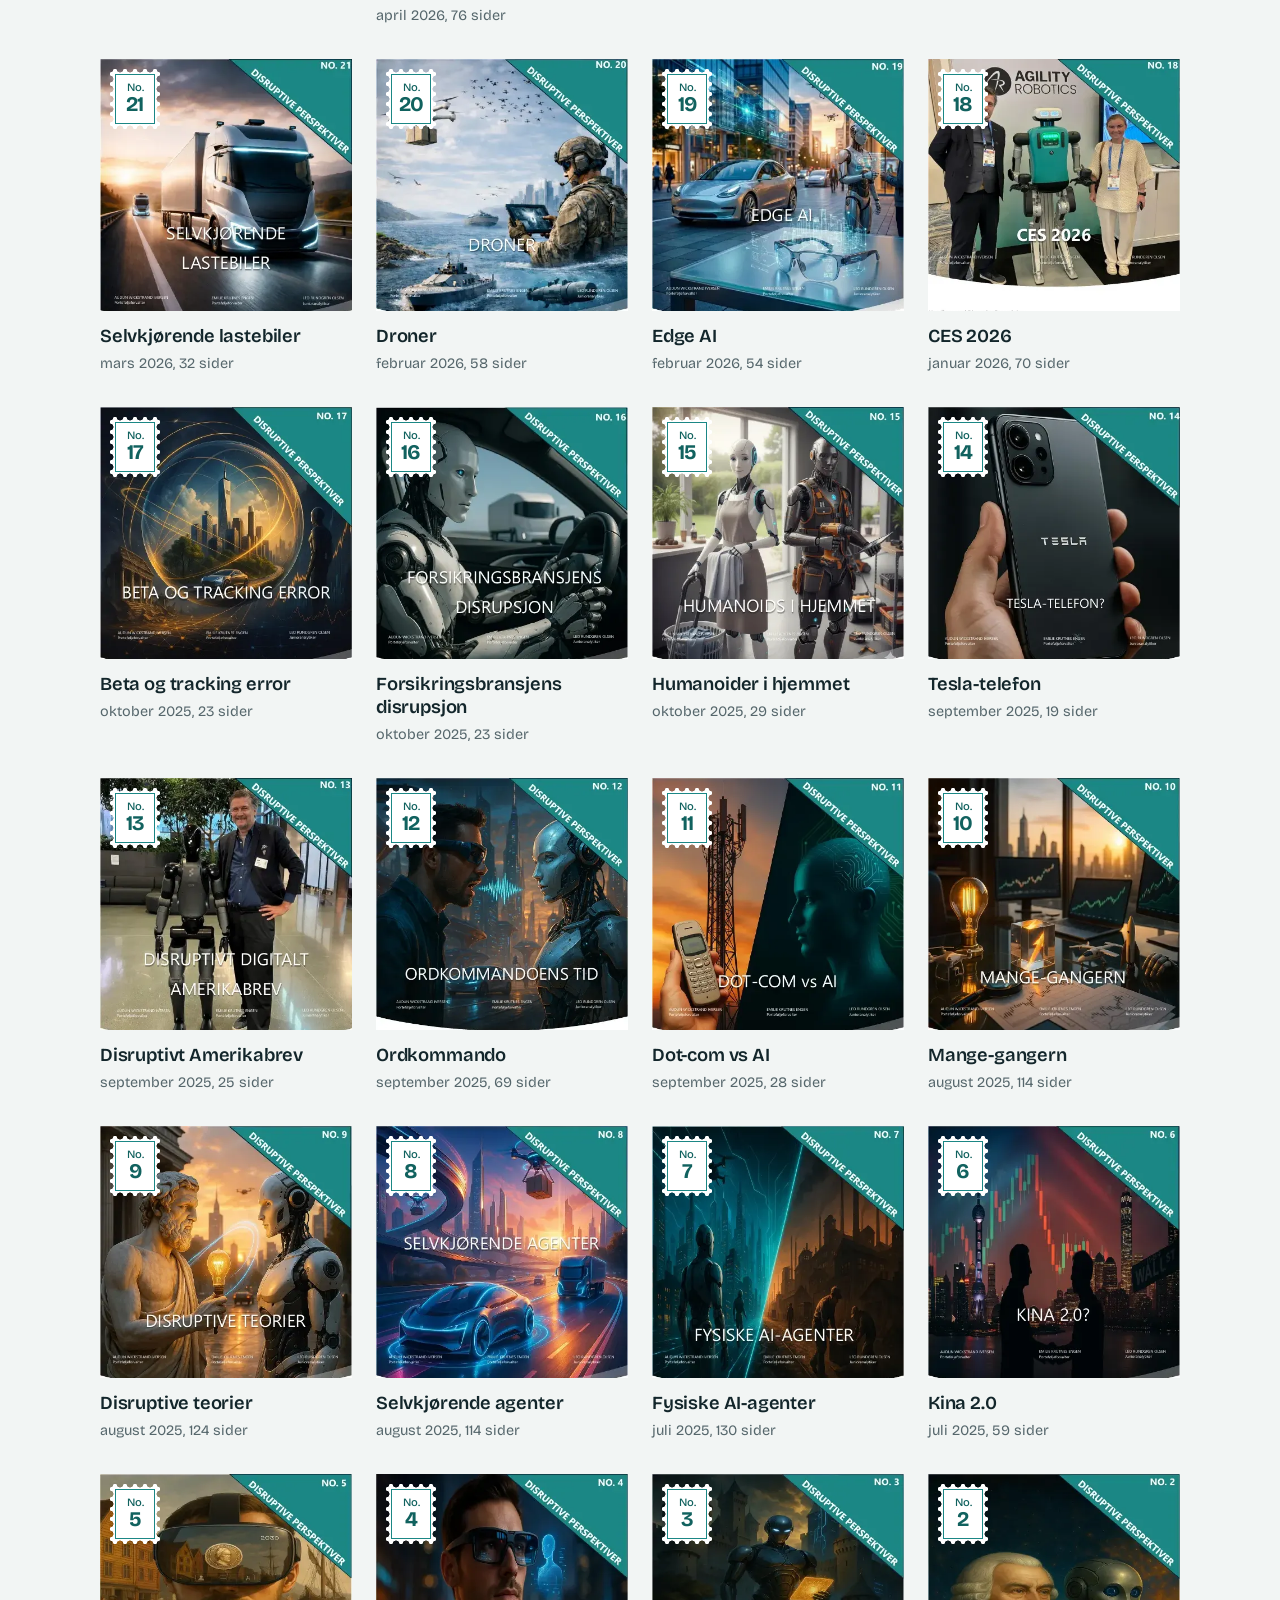
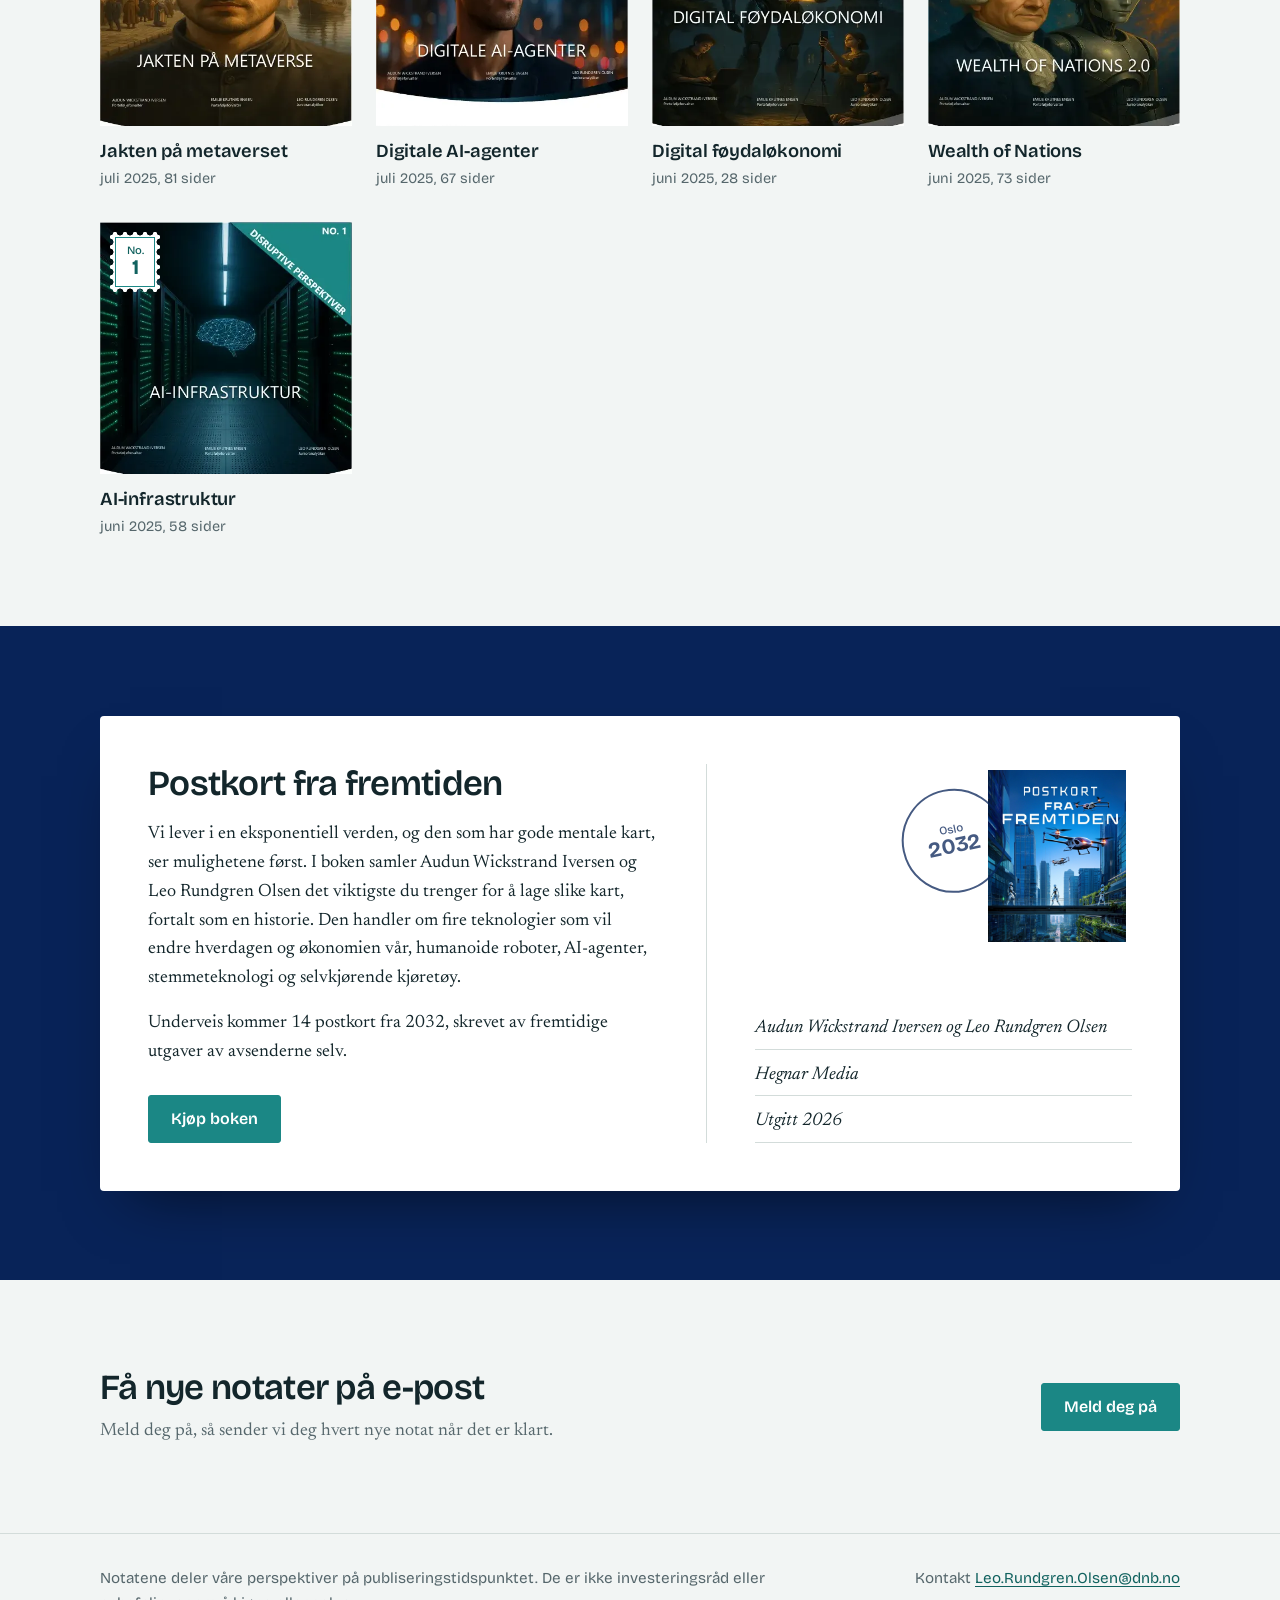
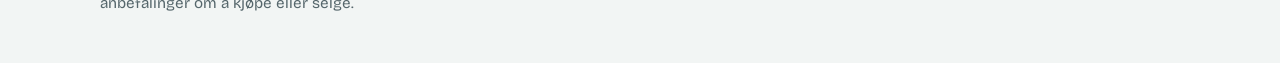
==== commit 3cfea70e: "Kjøp boken-knapp i toppmenyen og fast lenke til Norli Co-Authored-By: Claude Opus 5.5 <noreply@anthr" ====
--- a/index.html
+++ b/index.html
@@ -29,6 +29,7 @@
         <a href="#boken">Boken</a>
         <a href="#pamelding">Påmelding</a>
         <a class="sprak" href="en/" lang="en" hreflang="en">English</a>
+        <a class="nav-knapp" href="https://www.norli.no/boker/dokumentar-og-fakta/historie-og-dokumentar/debatt-og-samfunn/postkort-fra-fremtiden-9788271464639" target="_blank" rel="noopener">Kjøp boken</a>
       </nav>
     </div>
   </header>
@@ -75,7 +76,7 @@
             <p>Vi lever i en eksponentiell verden, og den som har gode mentale kart, ser mulighetene først. I boken samler Audun Wickstrand Iversen og Leo Rundgren Olsen det viktigste du trenger for å lage slike kart, fortalt som en historie. Den handler om fire teknologier som vil endre hverdagen og økonomien vår, humanoide roboter, AI-agenter, stemmeteknologi og selvkjørende kjøretøy.</p>
             <p>Underveis kommer 14 postkort fra 2032, skrevet av fremtidige utgaver av avsenderne selv.</p>
             <div class="knapper">
-              <a class="knapp" href="#" data-bok-kjop>Kjøp boken</a>
+              <a class="knapp" href="https://www.norli.no/boker/dokumentar-og-fakta/historie-og-dokumentar/debatt-og-samfunn/postkort-fra-fremtiden-9788271464639" target="_blank" rel="noopener">Kjøp boken</a>
             </div>
           </div>
           <div class="skille" aria-hidden="true"></div>
--- a/assets/site.css
+++ b/assets/site.css
@@ -60,7 +60,13 @@
 .topp nav { display: flex; gap: 4px 20px; flex-wrap: wrap; font-family: var(--sans); font-size: 0.95rem; }
 .topp nav a { color: var(--demp); text-decoration: none; padding: 6px 0; }
 .topp nav a:hover { color: var(--blekk); }
+.topp nav { align-items: center; }
 .topp nav .sprak { color: var(--blekk); font-weight: 600; }
+.topp nav .nav-knapp {
+  background: var(--natt); color: #fff; font-weight: 600;
+  padding: 8px 16px; border-radius: 3px;
+}
+.topp nav .nav-knapp:hover { background: var(--blekk); color: #fff; }
 
 /* Åpning */
 .aapning { background: var(--papir); padding: clamp(40px, 7vw, 88px) 0 clamp(48px, 7vw, 96px); }
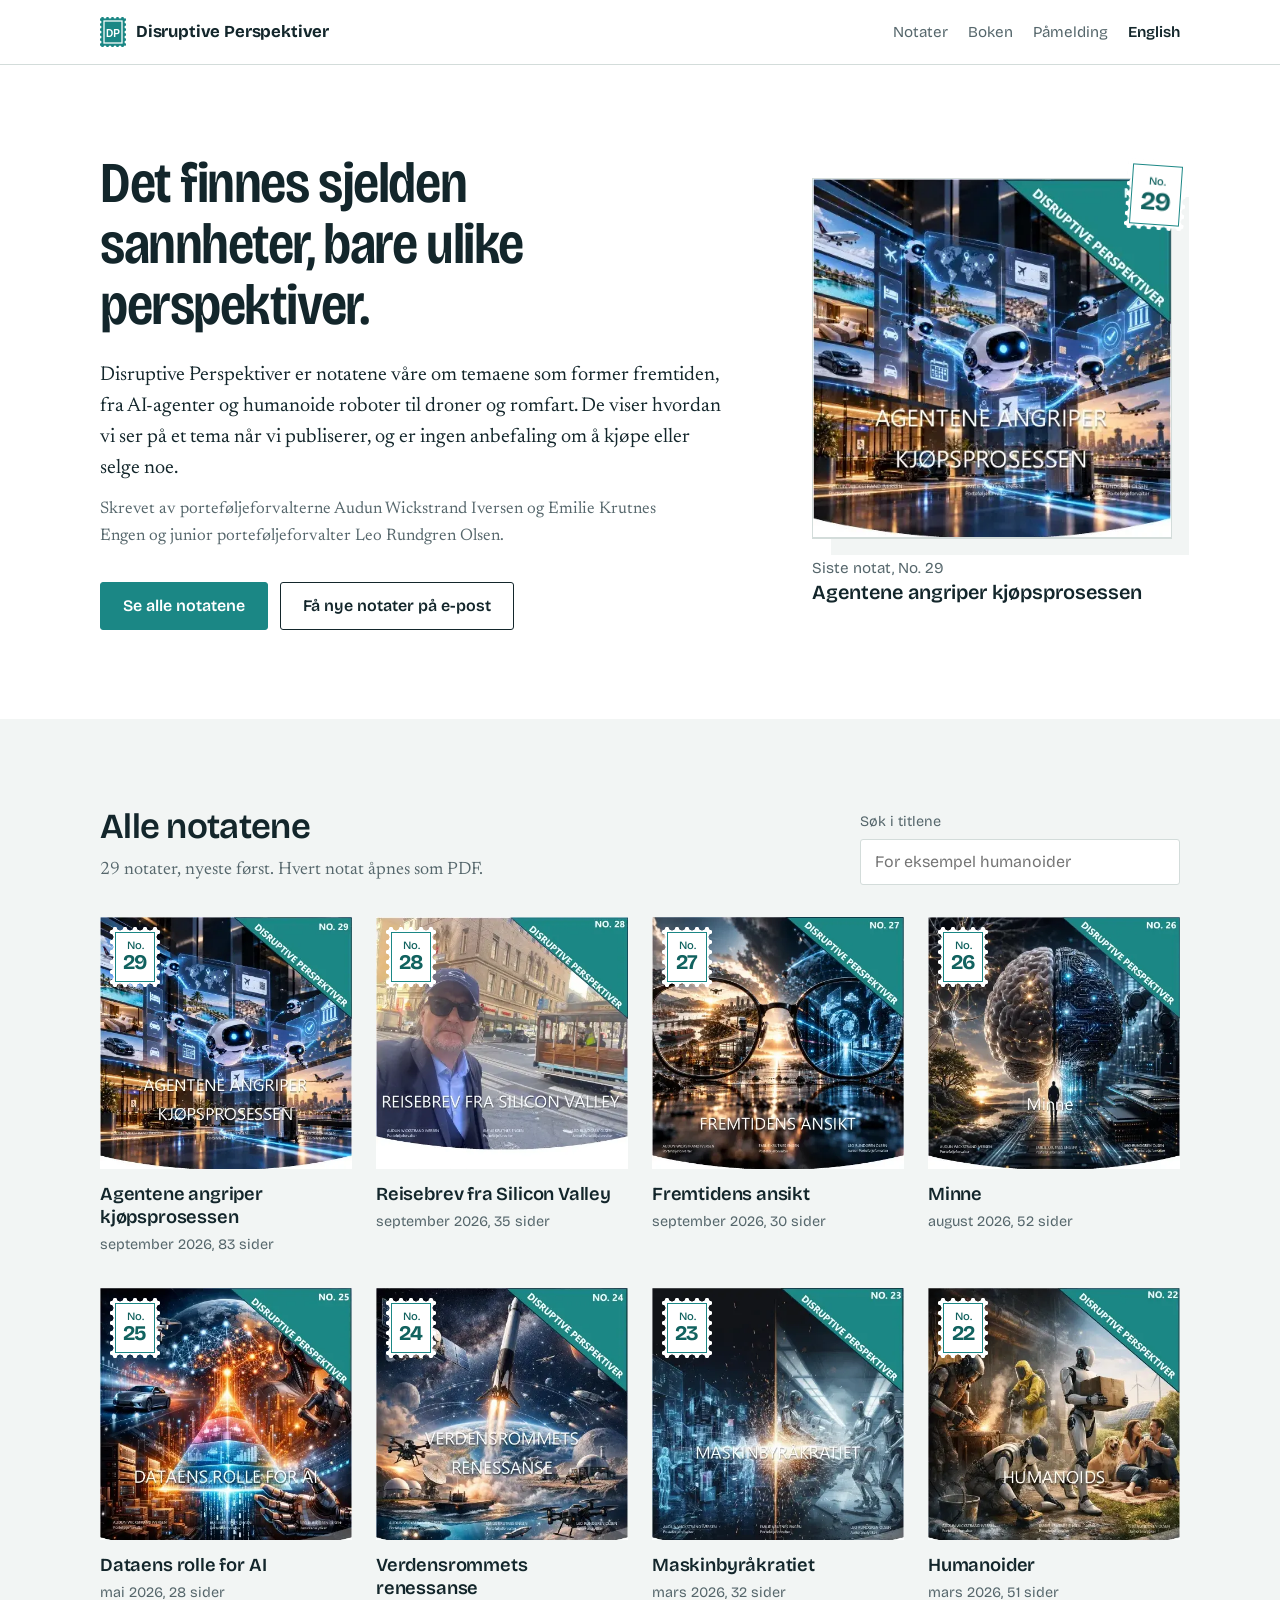
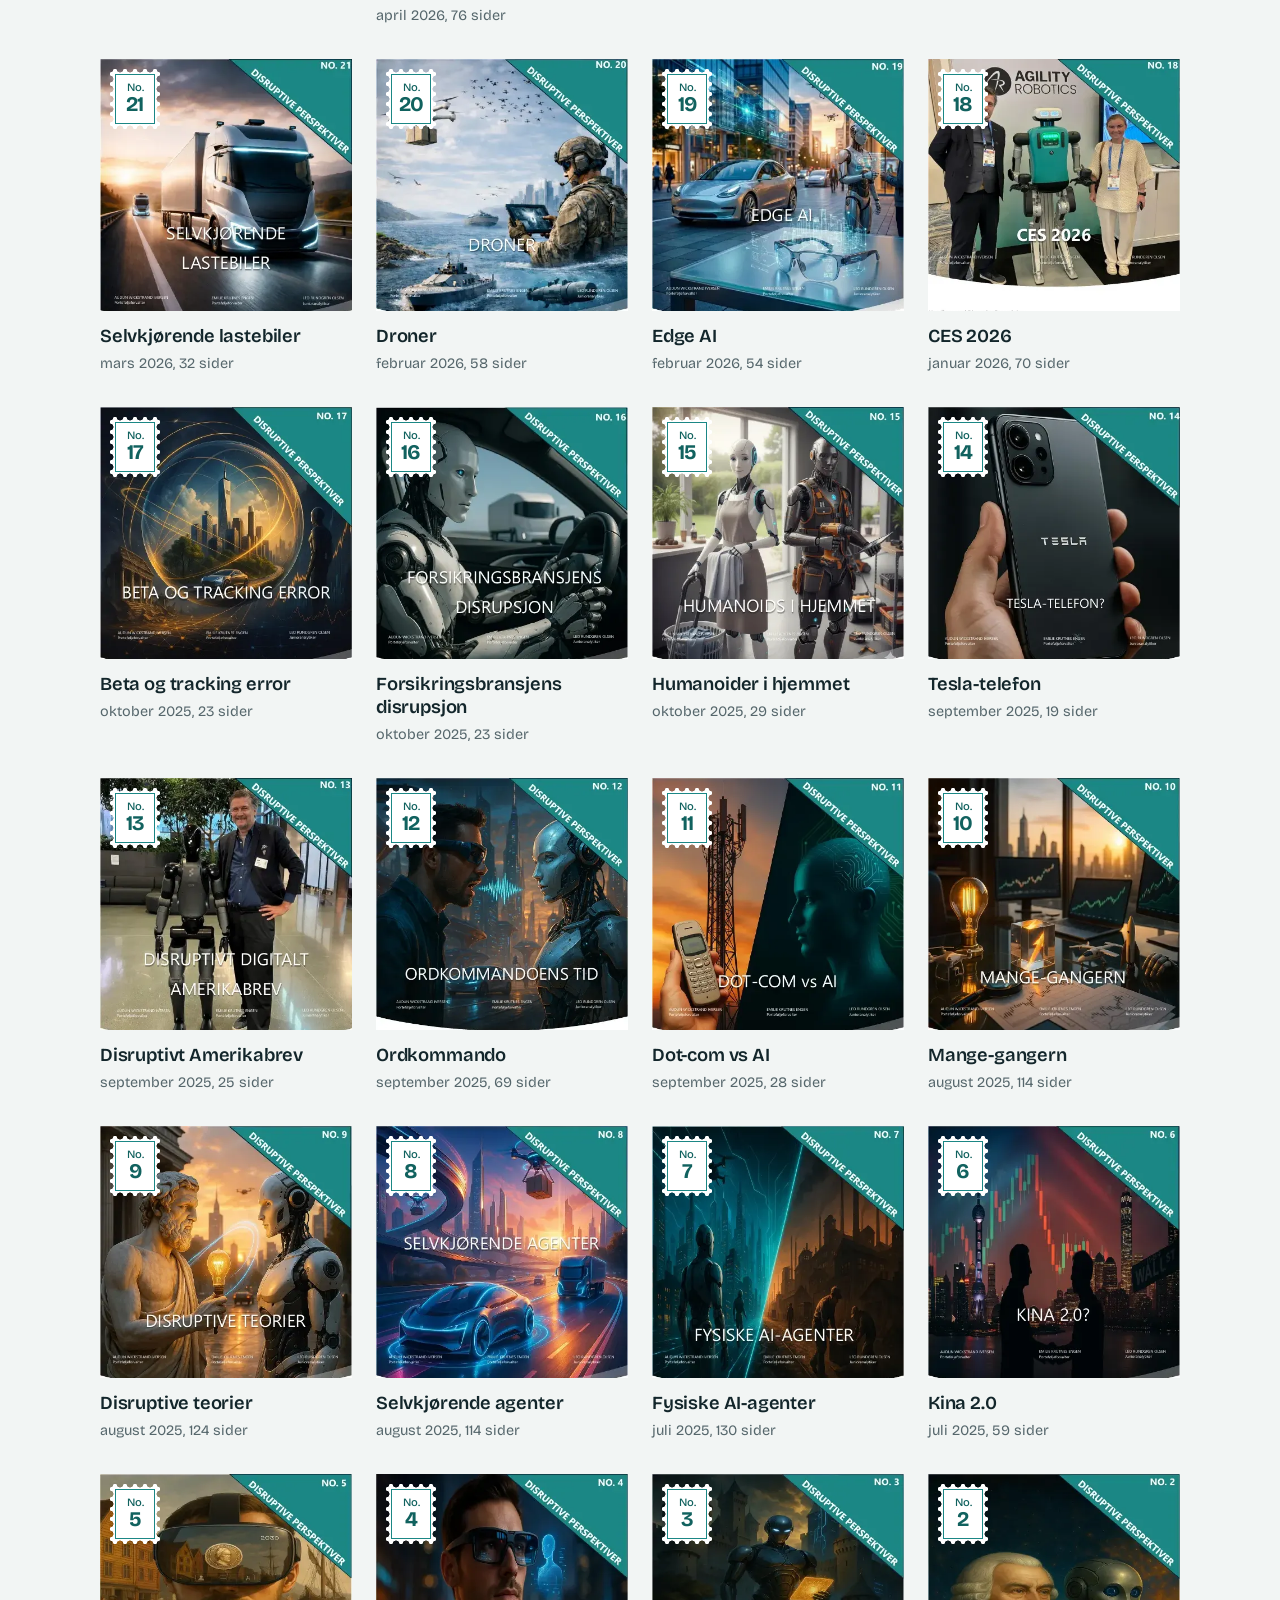
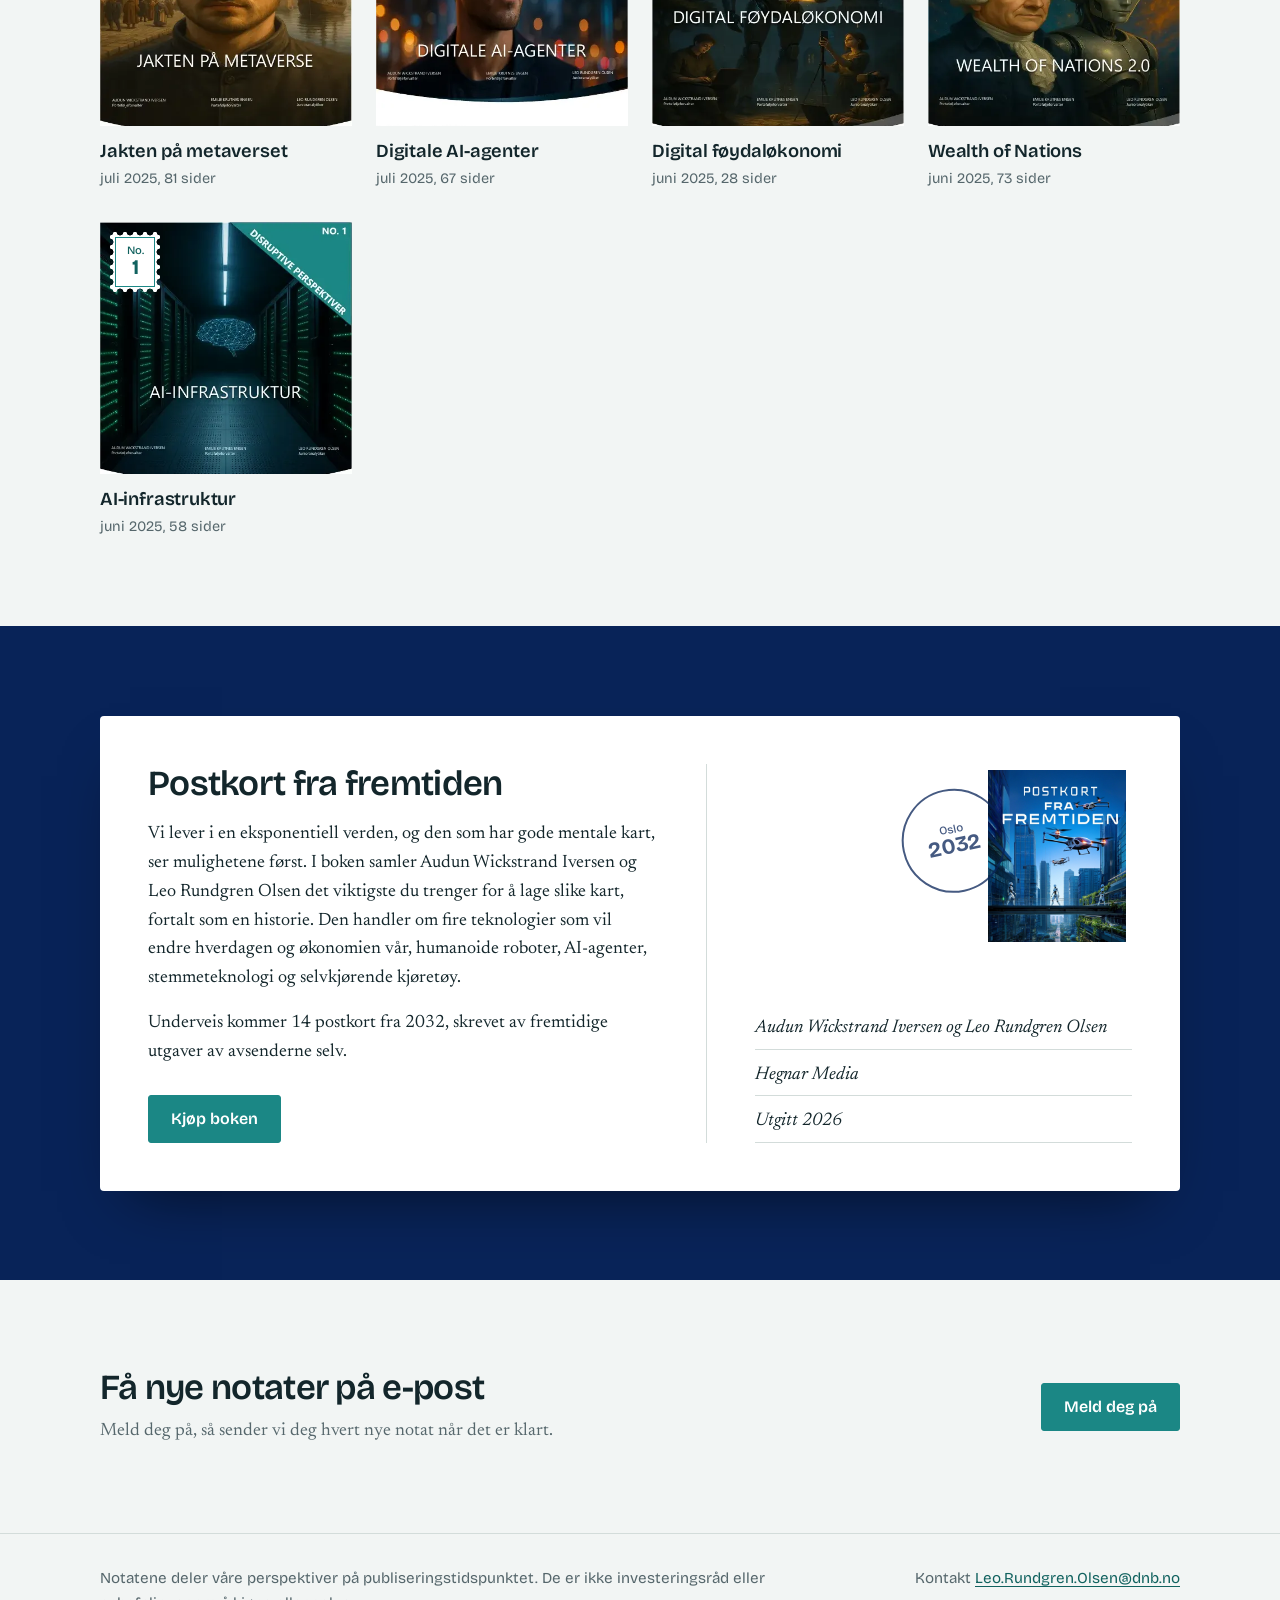
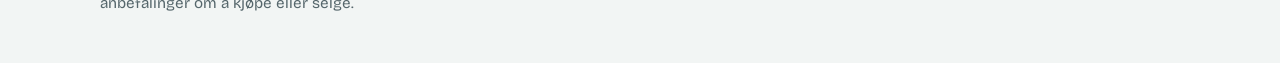
==== commit be261358: "Boken i menyen lenker til Norli, fjern ekstra knapp Co-Authored-By: Claude Opus 5.5 <noreply@anthrop" ====
--- a/index.html
+++ b/index.html
@@ -26,10 +26,9 @@
       <a class="merke" href="./"><img src="assets/favicon.svg" alt="">Disruptive Perspektiver</a>
       <nav aria-label="Hovedmeny">
         <a href="#arkiv">Notater</a>
-        <a href="#boken">Boken</a>
+        <a href="https://www.norli.no/boker/dokumentar-og-fakta/historie-og-dokumentar/debatt-og-samfunn/postkort-fra-fremtiden-9788271464639" target="_blank" rel="noopener">Boken</a>
         <a href="#pamelding">Påmelding</a>
         <a class="sprak" href="en/" lang="en" hreflang="en">English</a>
-        <a class="nav-knapp" href="https://www.norli.no/boker/dokumentar-og-fakta/historie-og-dokumentar/debatt-og-samfunn/postkort-fra-fremtiden-9788271464639" target="_blank" rel="noopener">Kjøp boken</a>
       </nav>
     </div>
   </header>
--- a/assets/site.css
+++ b/assets/site.css
@@ -62,11 +62,7 @@
 .topp nav a:hover { color: var(--blekk); }
 .topp nav { align-items: center; }
 .topp nav .sprak { color: var(--blekk); font-weight: 600; }
-.topp nav .nav-knapp {
-  background: var(--natt); color: #fff; font-weight: 600;
-  padding: 8px 16px; border-radius: 3px;
-}
-.topp nav .nav-knapp:hover { background: var(--blekk); color: #fff; }
+
 
 /* Åpning */
 .aapning { background: var(--papir); padding: clamp(40px, 7vw, 88px) 0 clamp(48px, 7vw, 96px); }
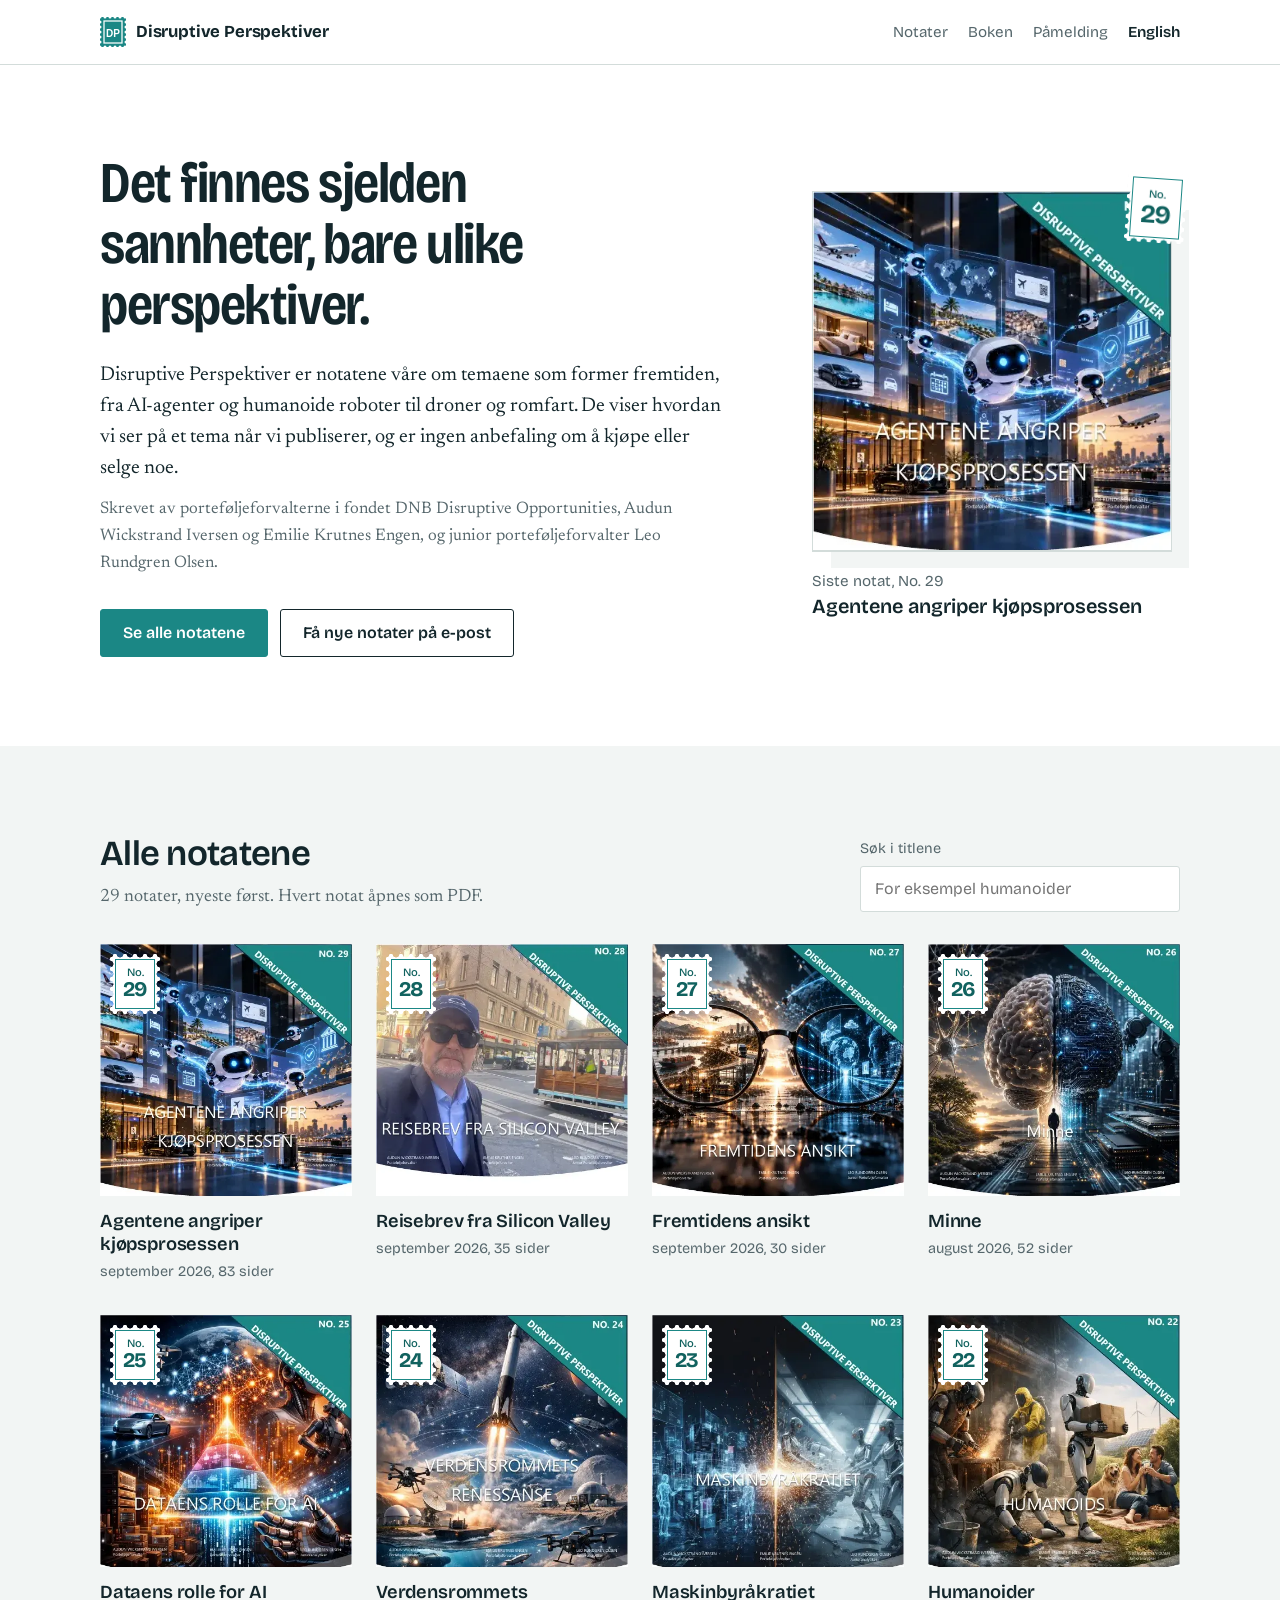
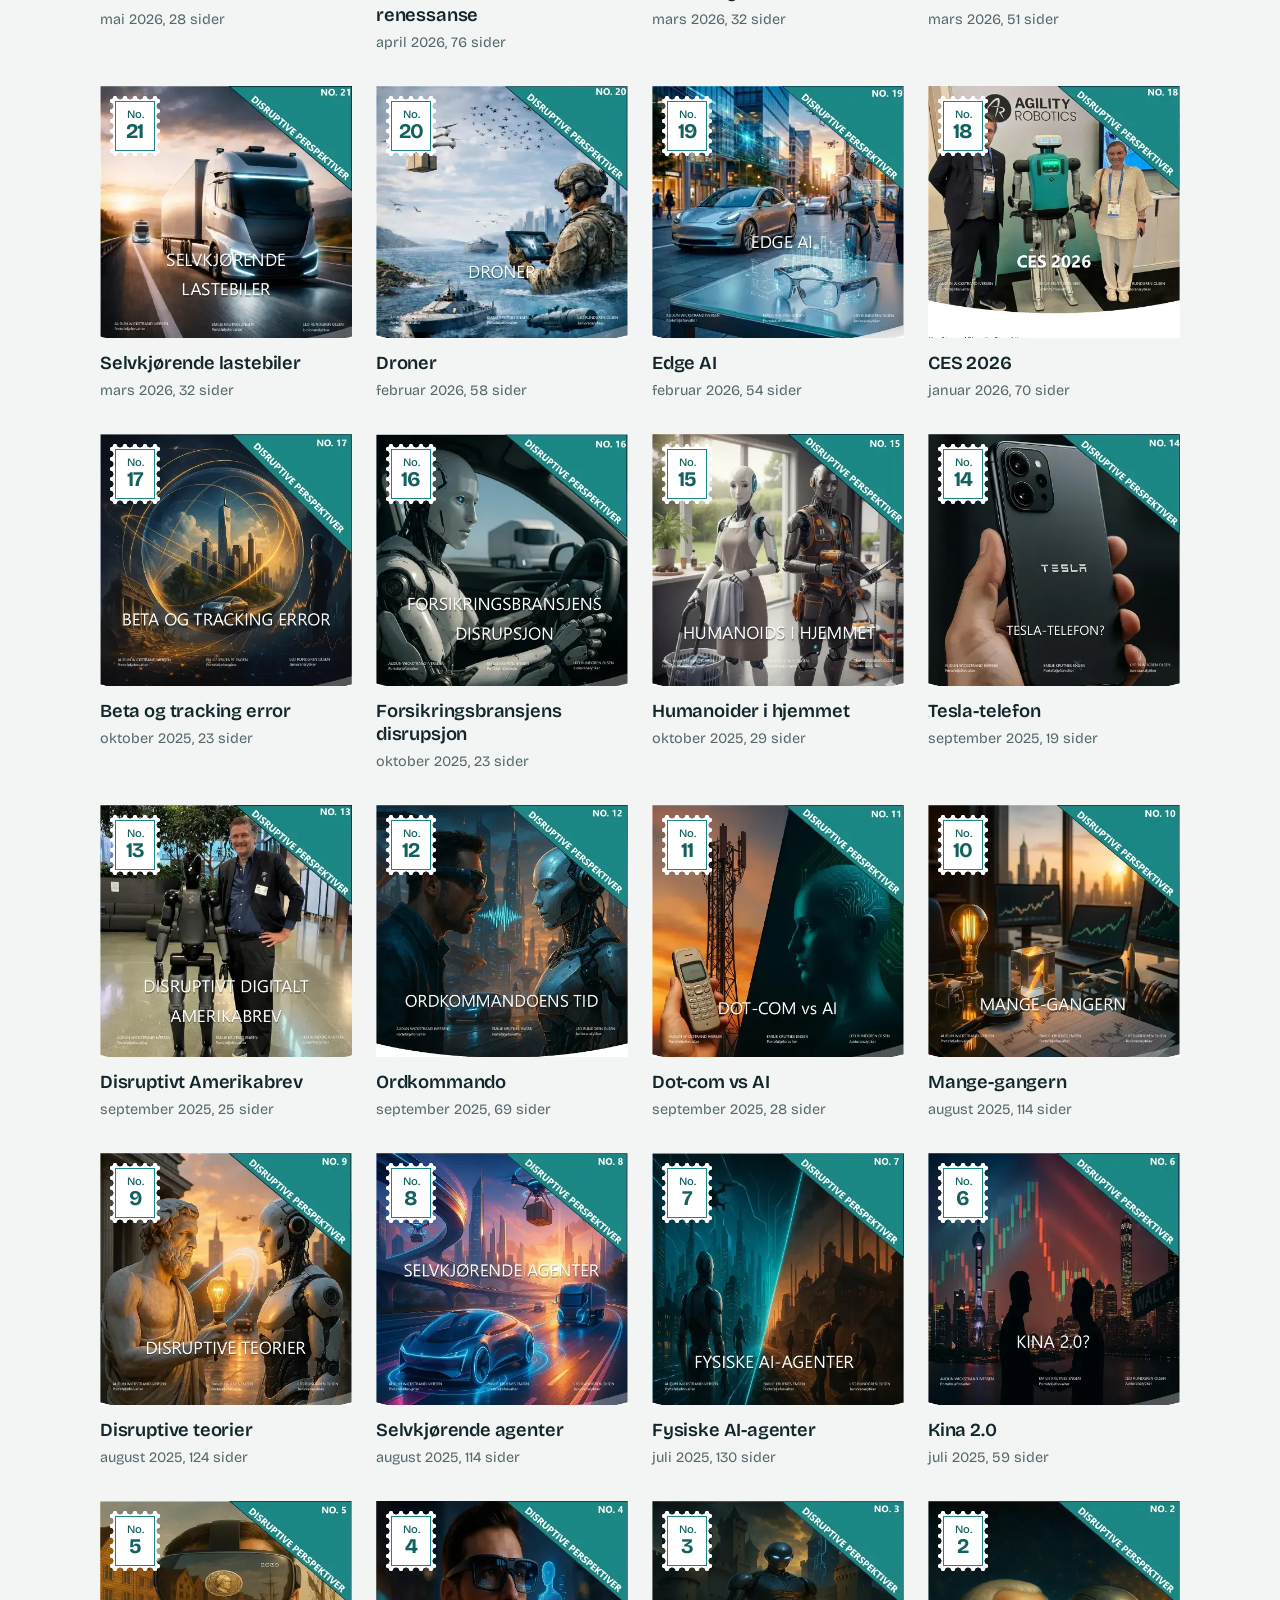
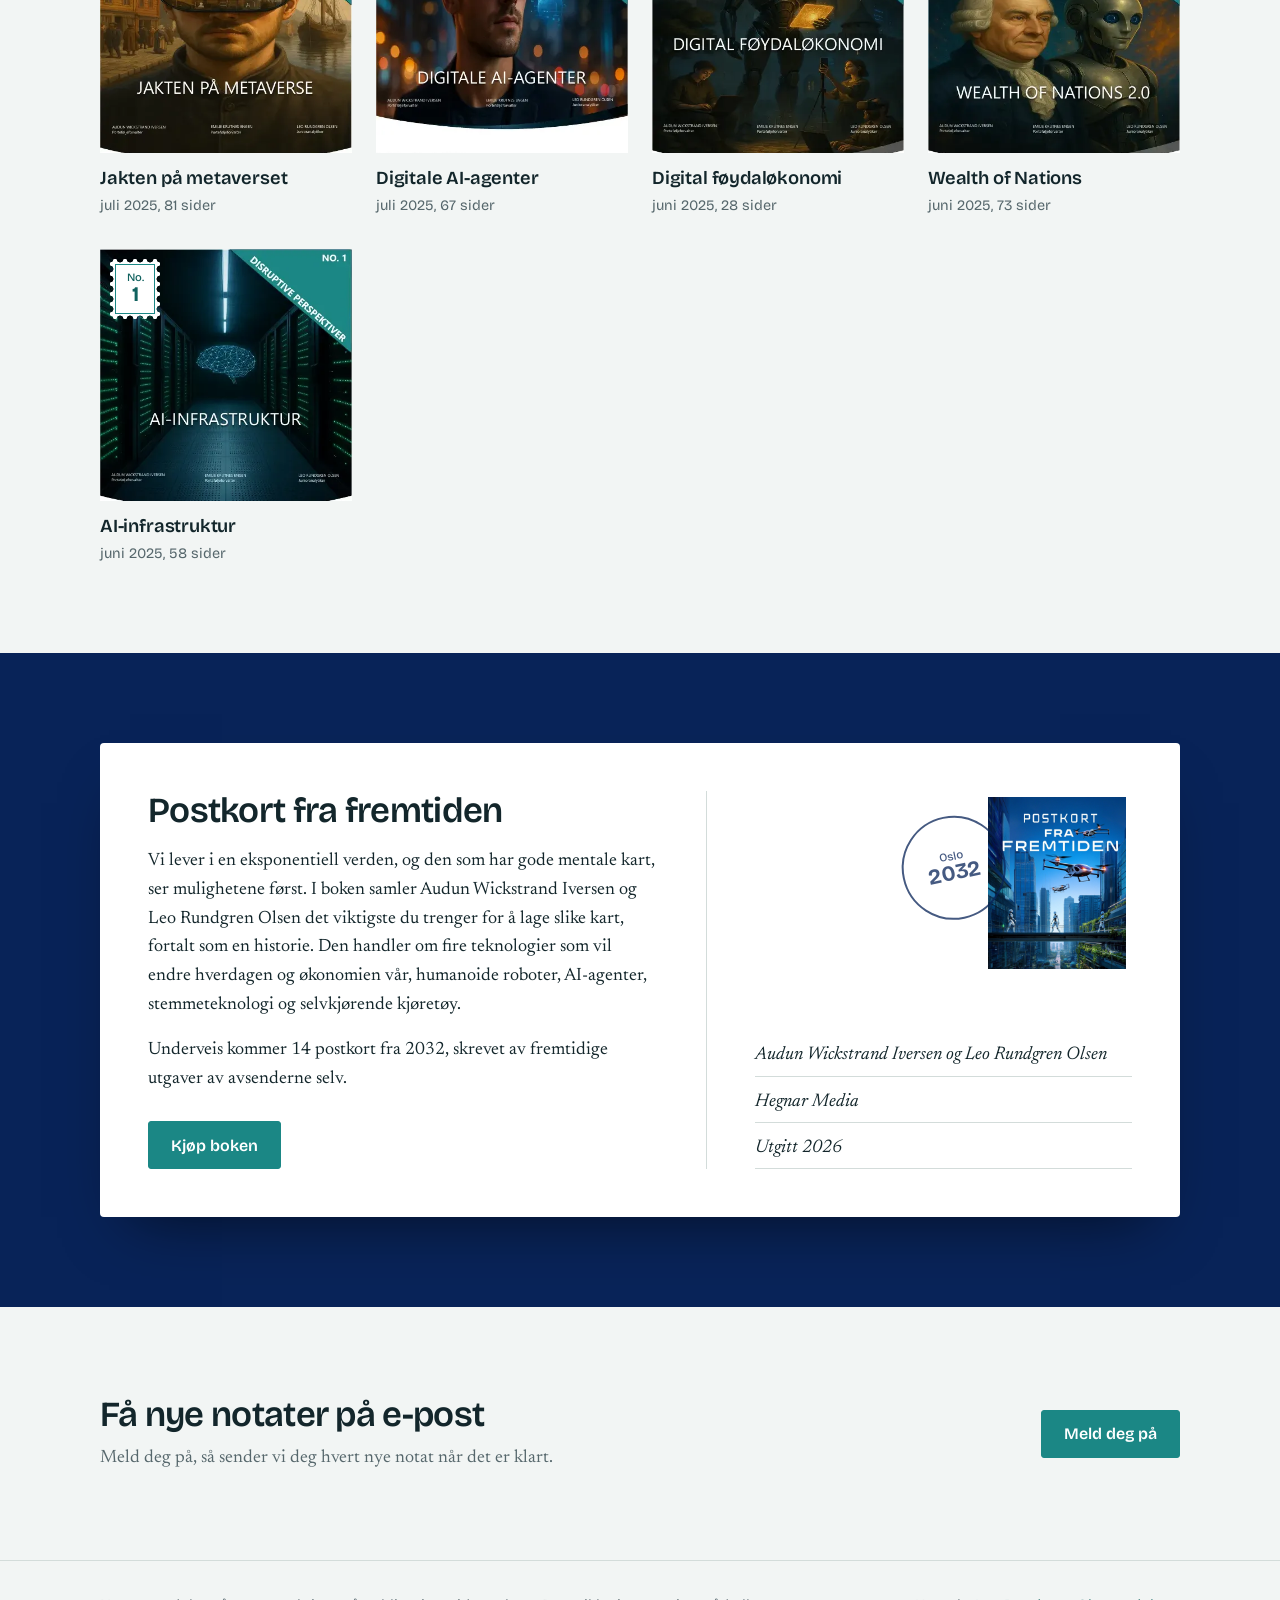
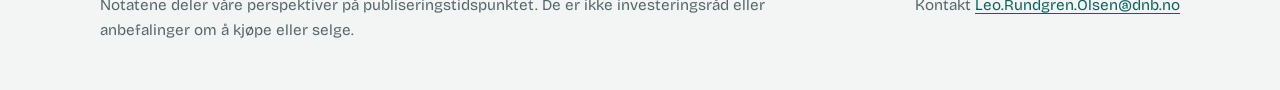
==== commit c17d6a35: "Nevn fondet DNB Disruptive Opportunities i forfatterlinjen Co-Authored-By: Claude Opus 5.5 <noreply@" ====
--- a/index.html
+++ b/index.html
@@ -39,7 +39,7 @@
         <div>
           <h1>Det finnes sjelden sannheter, bare ulike perspektiver.</h1>
           <p class="ingress">Disruptive Perspektiver er notatene våre om temaene som former fremtiden, fra AI-agenter og humanoide roboter til droner og romfart. De viser hvordan vi ser på et tema når vi publiserer, og er ingen anbefaling om å kjøpe eller selge noe.</p>
-          <p class="forfattere">Skrevet av porteføljeforvalterne Audun Wickstrand Iversen og Emilie Krutnes Engen og junior porteføljeforvalter Leo Rundgren Olsen.</p>
+          <p class="forfattere">Skrevet av porteføljeforvalterne i fondet DNB Disruptive Opportunities, Audun Wickstrand Iversen og Emilie Krutnes Engen, og junior porteføljeforvalter Leo Rundgren Olsen.</p>
           <div class="knapper">
             <a class="knapp" href="#arkiv">Se alle notatene</a>
             <a class="knapp sekundar" href="#pamelding" data-pamelding>Få nye notater på e-post</a>
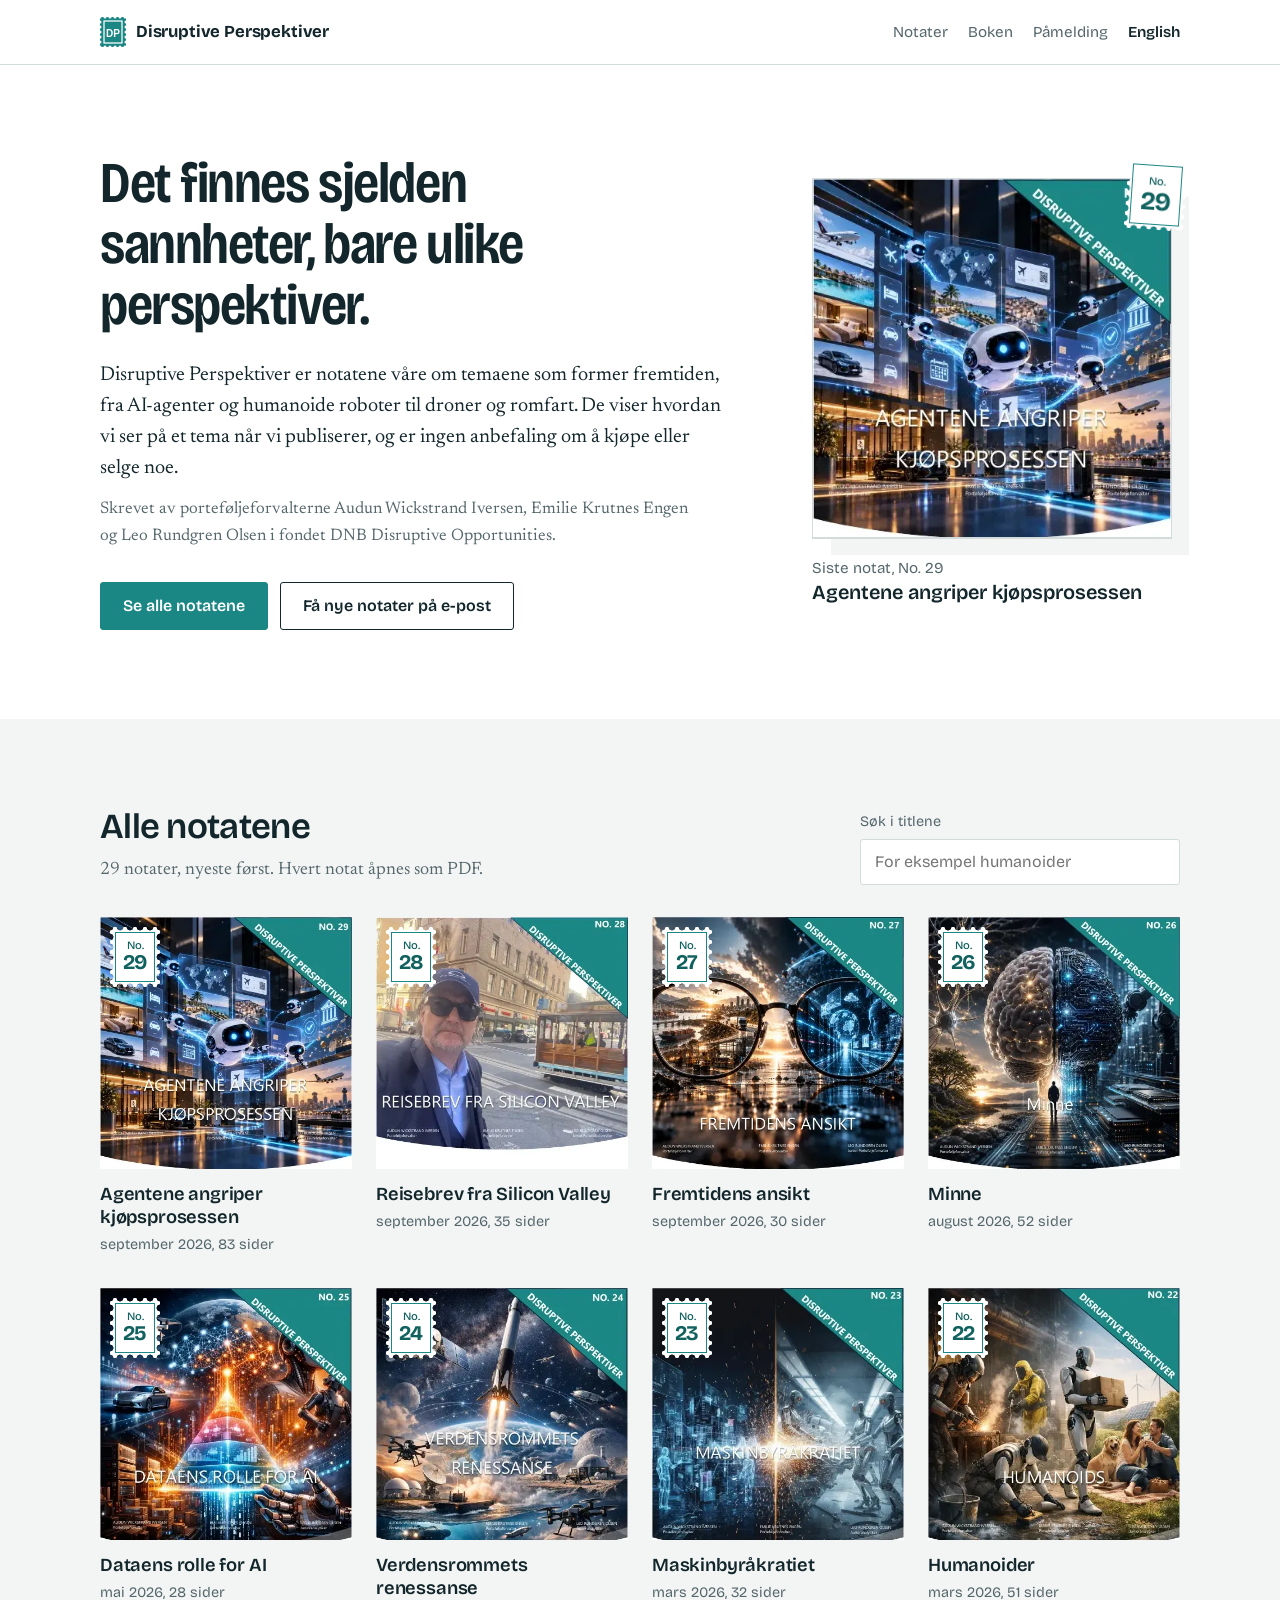
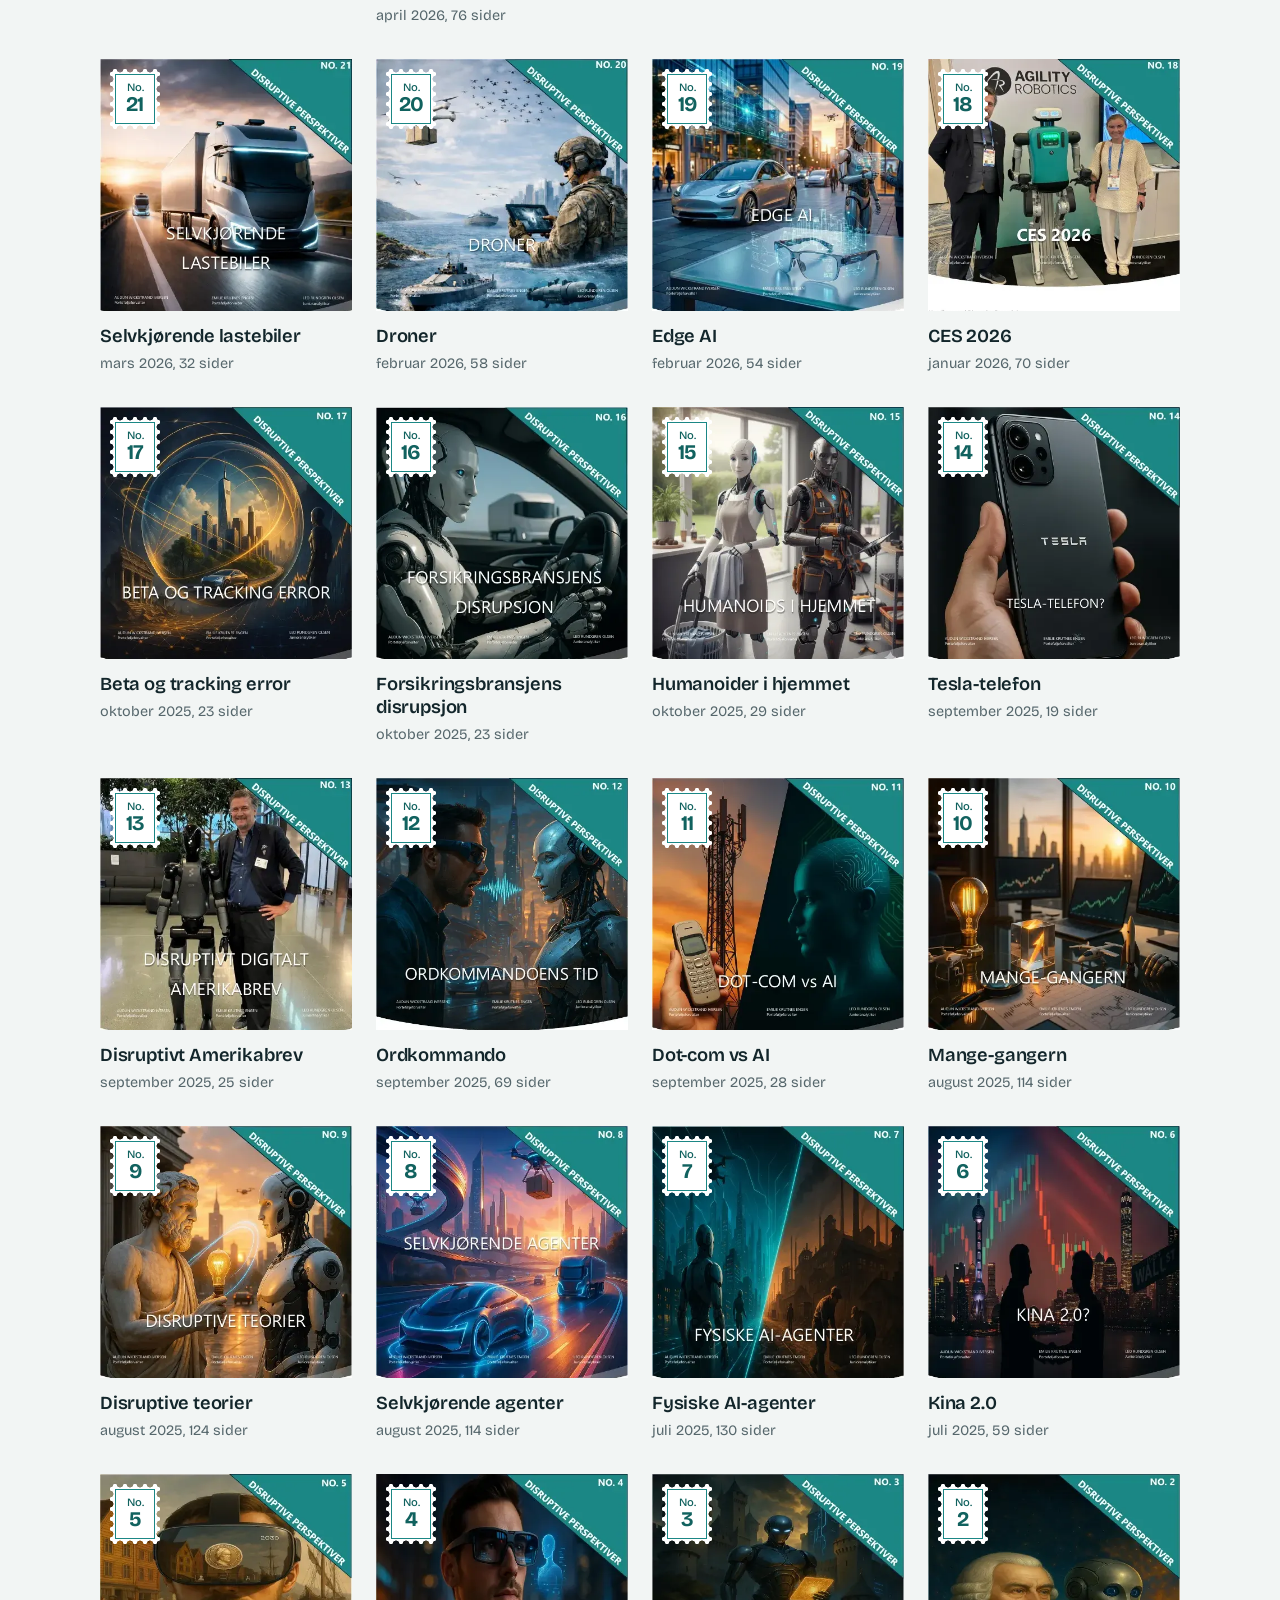
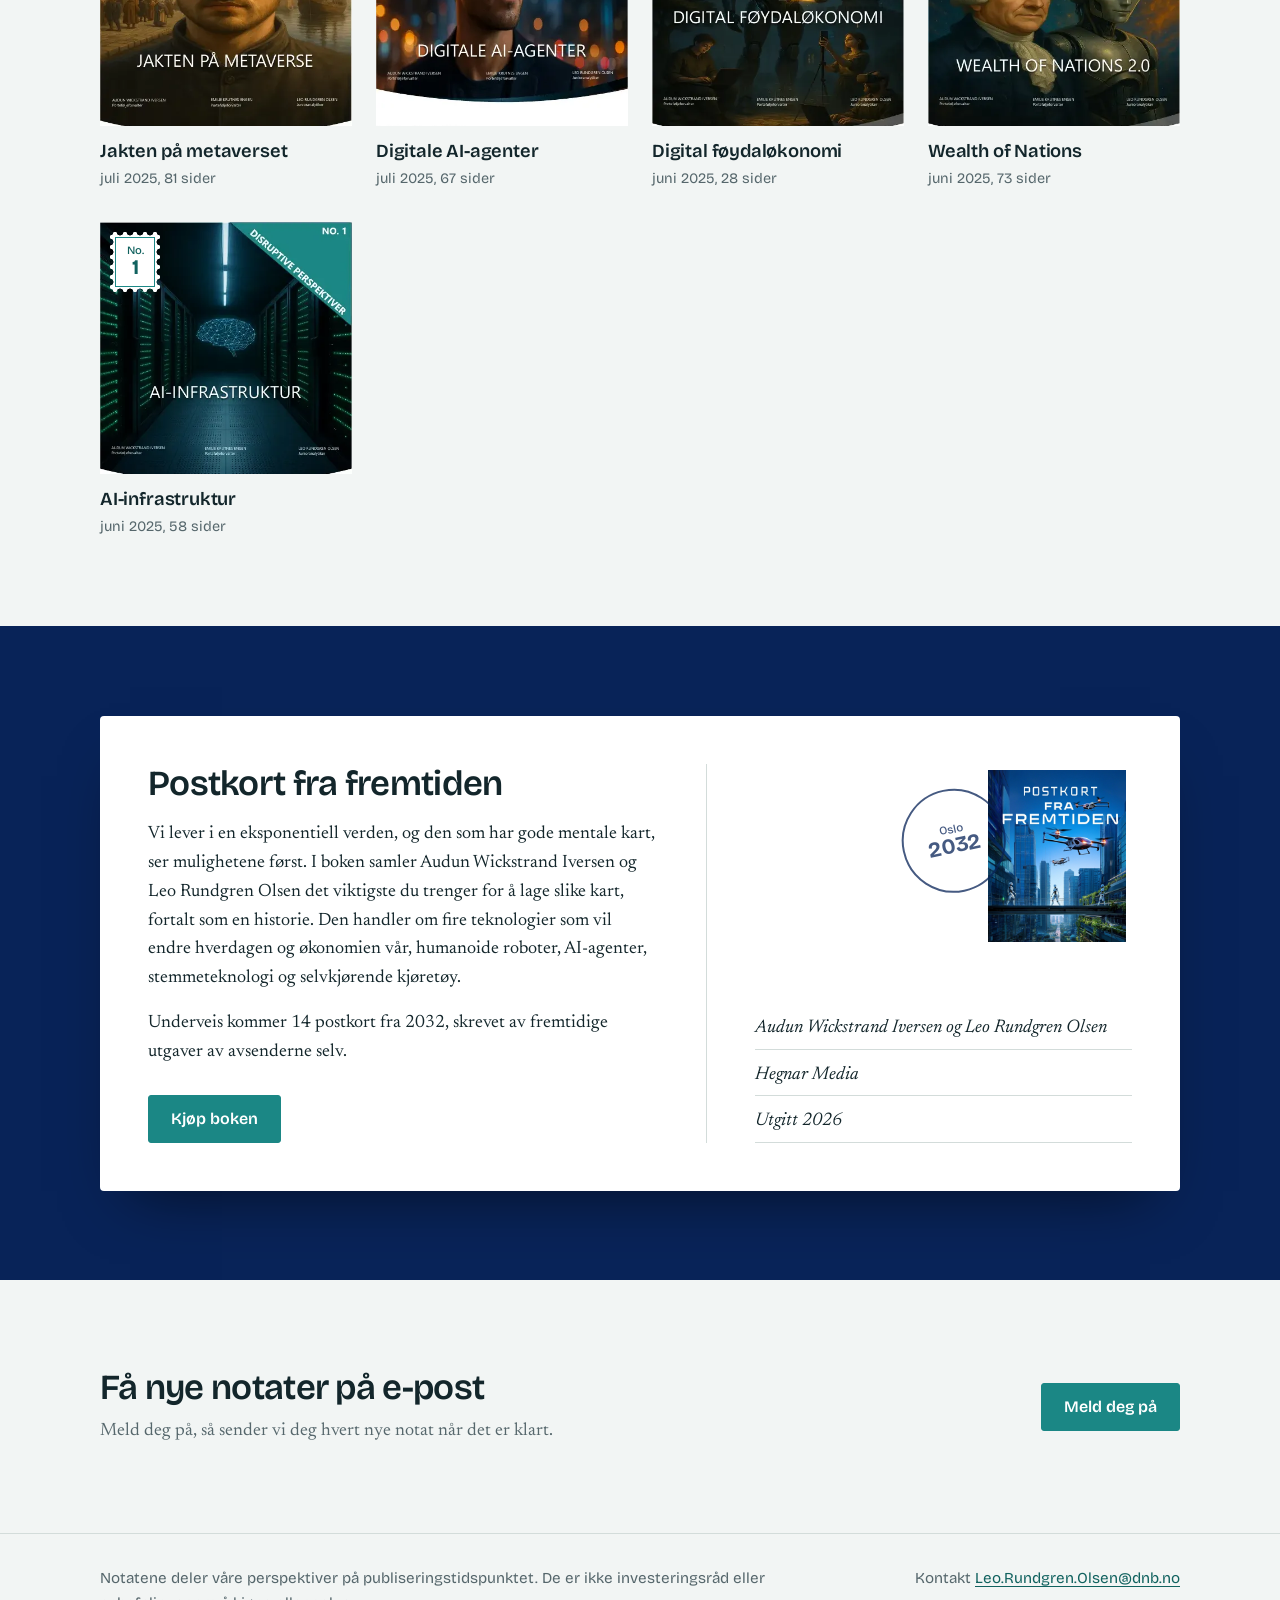
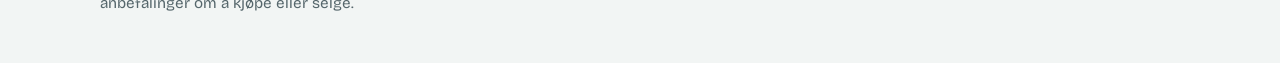
==== commit 7956b89d: "Kortere forfatterlinje Co-Authored-By: Claude Opus 5.5 <noreply@anthropic.com> Claude-Session: https" ====
--- a/index.html
+++ b/index.html
@@ -39,7 +39,7 @@
         <div>
           <h1>Det finnes sjelden sannheter, bare ulike perspektiver.</h1>
           <p class="ingress">Disruptive Perspektiver er notatene våre om temaene som former fremtiden, fra AI-agenter og humanoide roboter til droner og romfart. De viser hvordan vi ser på et tema når vi publiserer, og er ingen anbefaling om å kjøpe eller selge noe.</p>
-          <p class="forfattere">Skrevet av porteføljeforvalterne i fondet DNB Disruptive Opportunities, Audun Wickstrand Iversen og Emilie Krutnes Engen, og junior porteføljeforvalter Leo Rundgren Olsen.</p>
+          <p class="forfattere">Skrevet av porteføljeforvalterne Audun Wickstrand Iversen, Emilie Krutnes Engen og Leo Rundgren Olsen i fondet DNB Disruptive Opportunities.</p>
           <div class="knapper">
             <a class="knapp" href="#arkiv">Se alle notatene</a>
             <a class="knapp sekundar" href="#pamelding" data-pamelding>Få nye notater på e-post</a>
